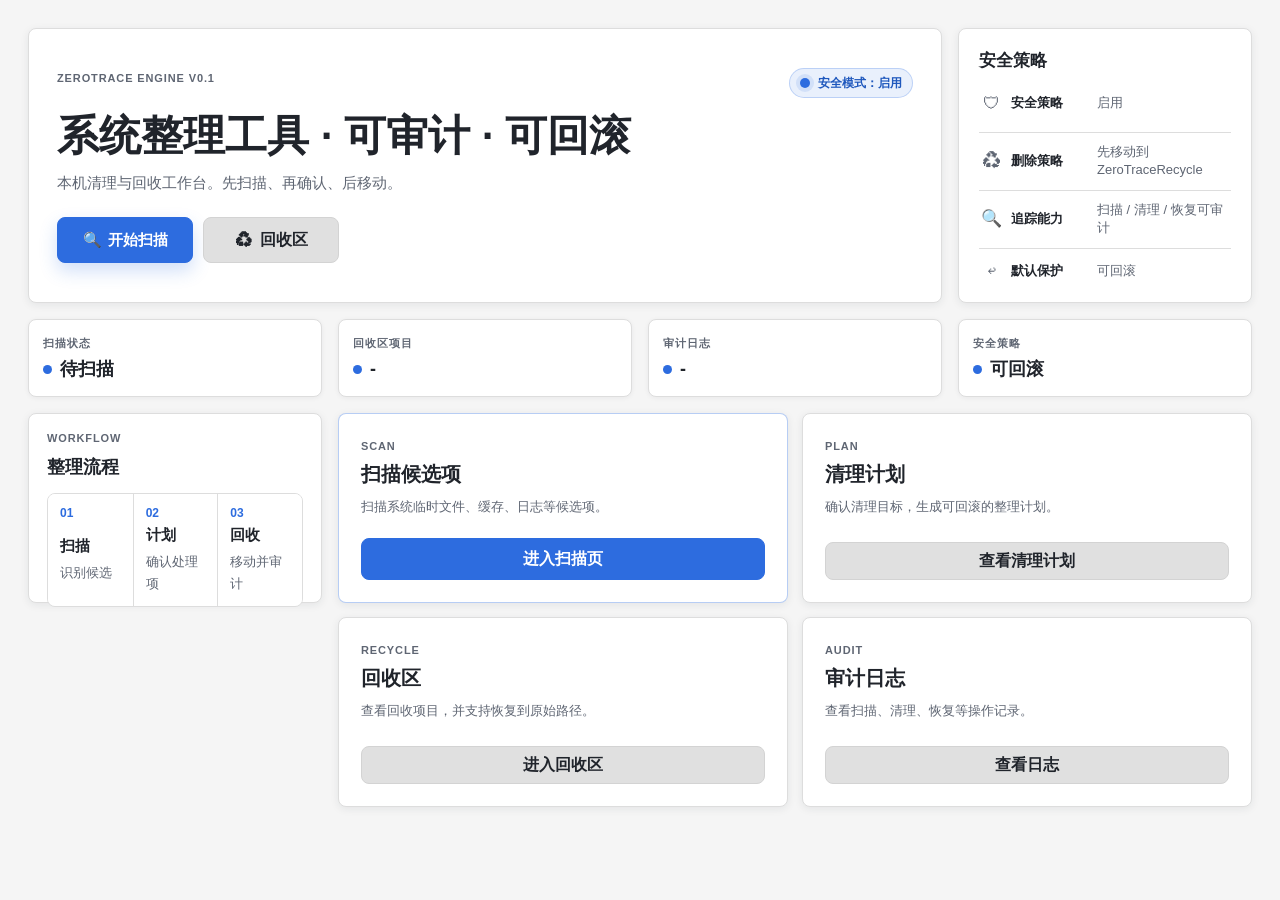
==== static/index.html @ 2d2f519b "Refactor services and consolidate i18n" ====
<!DOCTYPE html>
<html lang="zh-CN" class="i18n-pending">

<head>
  <meta charset="UTF-8" />
  <title>ZeroTrace Engine</title>
  <link rel="stylesheet" href="/static/css/style.css" />
</head>

<body>
  <main class="dashboard-page">
    <section class="dashboard-hero">
      <div class="dashboard-hero-main">
        <div class="hero-title-row">
          <p class="eyebrow">ZeroTrace Engine v0.1</p>
          <span class="safety-pill"><span class="status-dot"></span><span data-i18n="main.safetyMode">Safety Mode: Enabled</span></span>
        </div>
        <h1 data-i18n="main.intro">System Cleanup Tool · Auditable · Reversible</h1>
        <p class="page-desc" data-i18n="main.description">A local cleanup and recycle workspace. Scan first, confirm next, move last.</p>

        <div class="hero-actions">
          <button id="startScanButton" class="primary-button"><span class="button-icon">🔍</span><span data-i18n="common.buttons.startScan">Start Scan</span></button>
          <button id="openRecycleButton" class="ghost-button"><span class="button-icon">♻</span><span data-i18n="main.recycleCardTitle">Recycle Bin</span></button>
        </div>
      </div>

      <aside class="dashboard-safety">
        <h2 data-i18n="main.safetyStrategy">Safety Strategy</h2>
        <ul class="safety-list" data-i18n-aria-label="main.safetyStrategy">
          <li><span class="safety-icon">🛡</span><strong data-i18n="main.safetyStrategy">Safety Strategy</strong><span data-i18n="main.enabled">Enabled</span></li>
          <li><span class="safety-icon">♻</span><strong data-i18n="main.deletionPolicy">Deletion Policy</strong><span data-i18n="main.deletionPolicyValue">Move to ZeroTraceRecycle first</span></li>
          <li><span class="safety-icon">🔍</span><strong data-i18n="main.traceability">Traceability</strong><span data-i18n="main.traceabilityValue">Scan / clean / restore are auditable</span></li>
          <li><span class="safety-icon">↩</span><strong data-i18n="main.defaultProtection">Default Protection</strong><span data-i18n="main.reversible">Reversible</span></li>
        </ul>
      </aside>
    </section>

    <section class="summary-grid" data-i18n-aria-label="main.currentStatus">
      <article class="summary-card summary-card-primary">
        <span class="summary-label" data-i18n="main.scanStatus">Scan Status</span>
        <strong><span class="summary-dot"></span><span id="scanStatus" data-i18n="scan.status.idle">Not Scanned</span></strong>
      </article>
      <article class="summary-card">
        <span class="summary-label" data-i18n="main.recycleItems">Recycle Items</span>
        <strong><span class="summary-dot"></span><span id="recycleCount">-</span></strong>
      </article>
      <article class="summary-card">
        <span class="summary-label" data-i18n="main.auditLogs">Audit Logs</span>
        <strong><span class="summary-dot"></span><span id="logCount">-</span></strong>
      </article>
      <article class="summary-card">
        <span class="summary-label" data-i18n="main.safetyStrategy">Safety Strategy</span>
        <strong><span class="summary-dot"></span><span data-i18n="main.reversible">Reversible</span></strong>
      </article>
    </section>

    <section class="workspace-layout">
      <div class="workflow-panel">
        <div class="section-heading">
          <p class="eyebrow">Workflow</p>
          <h2 data-i18n="main.workflow">Cleanup Workflow</h2>
        </div>

        <div class="workflow-steps">
          <article>
            <span>01</span>
            <div>
              <h3 data-i18n="main.workflowScanTitle">Scan</h3>
              <p data-i18n="main.workflowScanDesc">Detect</p>
            </div>
          </article>
          <article>
            <span>02</span>
            <div>
              <h3 data-i18n="main.workflowPlanTitle">Plan</h3>
              <p data-i18n="main.workflowPlanDesc">Review</p>
            </div>
          </article>
          <article>
            <span>03</span>
            <div>
              <h3 data-i18n="main.workflowRecycleTitle">Recycle</h3>
              <p data-i18n="main.workflowRecycleDesc">Move</p>
            </div>
          </article>
        </div>
      </div>

      <div class="dashboard-grid" data-i18n-aria-label="main.featureEntries">
        <article class="dashboard-card dashboard-card-primary">
          <div>
            <span class="card-kicker">Scan</span>
            <h2 data-i18n="main.scanCardTitle">Scan Candidates</h2>
            <p data-i18n="main.scanCardDesc">Scan temporary files, caches, logs, and other candidates.</p>
          </div>
          <button id="openScanButton" class="primary-button" data-i18n="main.openScan">Open Scan</button>
        </article>

        <article class="dashboard-card">
          <div>
            <span class="card-kicker">Plan</span>
            <h2 data-i18n="main.cleanupCardTitle">Cleanup Plan</h2>
            <p data-i18n="main.cleanupCardDesc">Confirm cleanup targets and create a reversible plan.</p>
          </div>
          <button id="openCleanupButton" class="ghost-button" data-i18n="main.openCleanup">View Cleanup Plan</button>
        </article>

        <article class="dashboard-card">
          <div>
            <span class="card-kicker">Recycle</span>
            <h2 data-i18n="main.recycleCardTitle">Recycle Bin</h2>
            <p data-i18n="main.recycleCardDesc">Review recycled items and restore them to their original paths.</p>
          </div>
          <button id="openRecycleCardButton" class="ghost-button" data-i18n="main.openRecycle">Open Recycle Bin</button>
        </article>

        <article class="dashboard-card">
          <div>
            <span class="card-kicker">Audit</span>
            <h2 data-i18n="main.logsCardTitle">Audit Logs</h2>
            <p data-i18n="main.logsCardDesc">Review scan, cleanup, restore, and failure records.</p>
          </div>
          <button id="openLogsButton" class="ghost-button" data-i18n="main.openLogs">View Logs</button>
        </article>
      </div>
    </section>
  </main>

  <div id="dialogOverlay" class="dialog-overlay is-hidden" role="presentation">
    <div class="dialog-box" role="dialog" aria-modal="true" aria-labelledby="dialogTitle">
      <h2 id="dialogTitle">ZeroTraceEngine</h2>
      <div id="dialogMessage" class="dialog-message"></div>
      <div class="dialog-actions">
        <button id="dialogCancelButton" type="button" class="ghost" data-i18n="dialog.buttons.cancel">Cancel</button>
        <button id="dialogConfirmButton" type="button" class="primary-button" data-i18n="dialog.buttons.ok">OK</button>
      </div>
    </div>
  </div>

  <script type="module" src="/static/js/app.js"></script>
</body>

</html>
---- static/css/style.css ----
/* SPDX-License-Identifier: MIT */

:root {
  color-scheme: light;
  --bg: #f5f5f5;
  --panel-bg: #ffffff;
  --border-color: #dddddd;
  --line: #dddddd;
  --accent: #2d6cdf;
  --accent-hover: #1f58bd;
  --accent-soft: rgba(45, 108, 223, 0.1);
  --ink: #20242b;
  --muted: #5f6673;
  --danger: #c53030;
  --success: #2f855a;
  --warning: #b7791f;
  --shadow: 0 2px 8px rgba(31, 41, 55, 0.08);
  --control-height: 38px;
}

* {
  box-sizing: border-box;
}

html,
body {
  min-height: 100%;
}

html.i18n-pending body {
  visibility: hidden;
}

body {
  margin: 0;
  color: var(--ink);
  background: var(--bg);
  font-family: "Segoe UI", "Microsoft YaHei UI", "Microsoft YaHei", sans-serif;
}

button,
input,
select {
  font: inherit;
}

button {
  min-height: var(--control-height);
  padding: 6px 12px;
  border: 1px solid var(--line);
  border-radius: 8px;
  background: #ffffff;
  color: var(--ink);
  cursor: pointer;
  font-weight: 700;
  transition:
    background-color 120ms ease,
    border-color 120ms ease,
    box-shadow 120ms ease,
    transform 120ms ease;
}

button:hover,
button:focus-visible,
input:focus-visible,
select:focus-visible {
  outline: none;
  border-color: var(--accent);
}

button:hover {
  transform: translateY(-1px);
}

button:disabled {
  cursor: not-allowed;
  opacity: 0.5;
  transform: none;
}

input,
select {
  width: 100%;
  min-height: var(--control-height);
  padding: 6px 10px;
  border: 1px solid var(--line);
  border-radius: 8px;
  background: #ffffff;
  color: var(--ink);
}

h1,
h2,
h3,
p {
  margin-top: 0;
}

.is-hidden,
.dialog-overlay.is-hidden {
  display: none;
}

.primary-button {
  min-height: 42px;
  border-color: var(--accent);
  background: var(--accent);
  color: #ffffff;
}

.primary-button:hover,
.primary-button:focus-visible {
  border-color: var(--accent-hover);
  background: var(--accent-hover);
}

.ghost-button {
  border-color: #d3d3d3;
  background: #e0e0e0;
  color: var(--ink);
}

.ghost {
  background: transparent;
}

.nav-button {
  min-height: 34px;
  background: #eeeeee;
  border-color: #dddddd;
  color: var(--muted);
  font-size: 13px;
}

.danger-outline {
  min-height: 42px;
  border-color: rgba(197, 48, 48, 0.48);
  background: #ffffff;
  color: var(--danger);
}

.button-icon {
  display: inline-grid;
  place-items: center;
  width: 18px;
  height: 18px;
  flex: 0 0 auto;
  font-size: 15px;
  line-height: 1;
}

.eyebrow,
.summary-label,
.card-kicker,
.section-heading .eyebrow {
  color: var(--muted);
  font-size: 11px;
  font-weight: 700;
  letter-spacing: 0.08em;
  text-transform: uppercase;
}

.page-desc,
.muted,
.hint-text {
  color: var(--muted);
}

/* Dialog */
.dialog-overlay {
  position: fixed;
  inset: 0;
  z-index: 1000;
  display: grid;
  place-items: center;
  padding: 24px;
  background: rgba(32, 29, 24, 0.34);
  backdrop-filter: blur(4px);
}

.dialog-box {
  width: min(480px, 100%);
  padding: 20px;
  border: 1px solid var(--line);
  border-radius: 12px;
  background: #ffffff;
  box-shadow: 0 18px 44px rgba(31, 41, 55, 0.22);
}

.dialog-box h2 {
  margin: 0;
  font-size: 22px;
  line-height: 1.2;
}

.dialog-message {
  margin-top: 16px;
  color: var(--ink);
  line-height: 1.7;
  white-space: pre-wrap;
  overflow-wrap: anywhere;
}

.dialog-actions {
  display: grid;
  grid-template-columns: repeat(2, minmax(0, 1fr));
  gap: 10px;
  margin-top: 20px;
}

/* Shared App Pages */
.dashboard-page,
.scan-page,
.recycle-page,
.cleanup-page,
.logs-page {
  width: min(1440px, 100%);
  margin: 0 auto;
  padding: 28px;
}

.page-header {
  min-height: 156px;
  display: flex;
  justify-content: space-between;
  gap: 24px;
  align-items: start;
  margin-bottom: 20px;
  padding: 24px 28px;
  border: 1px solid var(--border-color);
  border-radius: 8px;
  background: var(--panel-bg);
  box-shadow: var(--shadow);
}

.page-header h1 {
  margin: 0;
  font-size: clamp(28px, 3vw, 38px);
  line-height: 1.12;
  letter-spacing: 0;
}

.page-desc {
  max-width: 680px;
  margin: 12px 0 0;
  font-size: 15px;
  line-height: 1.55;
}

.header-actions,
.toolbar-right {
  display: grid;
  grid-template-columns: repeat(3, 144px);
  justify-content: end;
  align-items: center;
  gap: 10px;
}

.cleanup-page .header-actions {
  grid-template-columns: 132px 144px 132px 156px;
}

.header-actions button,
.toolbar-right button {
  display: inline-flex;
  align-items: center;
  justify-content: center;
  gap: 7px;
  width: 100%;
  min-width: 0;
  line-height: 1;
  white-space: nowrap;
}

.header-actions .primary-button {
  min-height: 46px;
  padding-inline: 22px;
  font-size: 15px;
  box-shadow: 0 8px 18px rgba(45, 108, 223, 0.22);
}

.summary-grid {
  display: grid;
  gap: 16px;
  margin-bottom: 16px;
}

.dashboard-page .summary-grid,
.recycle-page .summary-grid {
  grid-template-columns: repeat(4, minmax(0, 1fr));
}

.scan-page .summary-grid,
.cleanup-page .summary-grid,
.logs-page .summary-grid {
  grid-template-columns: repeat(5, minmax(0, 1fr));
}

.summary-card {
  min-height: 78px;
  display: grid;
  align-content: center;
  gap: 8px;
  padding: 12px 14px;
  border: 1px solid var(--border-color);
  border-radius: 8px;
  background: var(--panel-bg);
  box-shadow: 0 1px 5px rgba(31, 41, 55, 0.06);
}

.summary-card strong {
  display: inline-flex;
  align-items: center;
  gap: 8px;
  font-size: 18px;
  line-height: 1.2;
}

.summary-card strong::before,
.summary-dot {
  content: "";
  width: 9px;
  height: 9px;
  flex: 0 0 auto;
  border-radius: 50%;
  background: var(--accent);
}

.dashboard-page .summary-card strong::before {
  display: none;
}

.toolbar-panel,
.table-panel,
.panel-card,
.dashboard-hero-main,
.dashboard-safety,
.workflow-panel,
.dashboard-card {
  border: 1px solid var(--border-color);
  border-radius: 8px;
  background: var(--panel-bg);
  box-shadow: var(--shadow);
}

.toolbar-panel {
  display: grid;
  grid-template-columns: minmax(0, 1fr) auto;
  align-items: end;
  gap: 16px;
  padding: 16px;
  margin-bottom: 16px;
}

.toolbar-left {
  display: grid;
  grid-template-columns: repeat(3, minmax(150px, 1fr));
  gap: 12px;
  max-width: 620px;
}

.logs-page .toolbar-left {
  grid-template-columns: repeat(4, minmax(140px, 1fr));
  max-width: 860px;
}

.recycle-page .toolbar-left {
  grid-template-columns: minmax(180px, 240px);
}

.toolbar-panel label {
  display: grid;
  grid-template-columns: 1fr;
  gap: 6px;
  color: var(--muted);
  font-size: 13px;
  font-weight: 700;
  line-height: 1.2;
  white-space: nowrap;
}

.content-grid {
  display: grid;
  grid-template-columns: repeat(2, minmax(0, 1fr));
  gap: 16px;
  margin-bottom: 16px;
}

.panel-card {
  padding: 18px;
}

.panel-card h2 {
  margin: 4px 0 12px;
  font-size: 20px;
}

.check-list,
.confirm-check {
  display: grid;
  gap: 10px;
  color: var(--ink);
  font-size: 13px;
}

.check-list label,
.confirm-check {
  display: flex;
  align-items: center;
  gap: 8px;
}

.check-list input,
.confirm-check input {
  width: auto;
  min-height: 0;
}

.confirm-check {
  gap: 10px;
  font-size: 15px;
  font-weight: 700;
}

.confirm-check input {
  width: 18px;
  height: 18px;
  flex: 0 0 auto;
  accent-color: var(--accent);
}

.hint-text,
.muted {
  margin: 0 0 12px;
  font-size: 13px;
  line-height: 1.55;
}

/* Tables */
.table-header {
  display: flex;
  justify-content: space-between;
  gap: 16px;
  align-items: end;
  padding: 18px 20px;
  border-bottom: 1px solid var(--border-color);
}

.table-header h2 {
  margin: 0;
  font-size: 20px;
}

.table-header p {
  margin: 6px 0 0;
  color: var(--muted);
  font-size: 13px;
}

.scan-table-wrap {
  overflow: auto;
  max-height: calc(100vh - 330px);
}

.scan-table {
  width: 100%;
  border-collapse: collapse;
  table-layout: fixed;
  font-size: 13px;
}

.scan-table .col-check {
  width: 56px;
}

.scan-table .col-path {
  width: auto;
}

.scan-table .col-size {
  width: 110px;
}

.scan-table .col-category {
  width: 132px;
}

.scan-table .col-source {
  width: 160px;
}

.scan-table .col-time {
  width: 176px;
}

.scan-table .col-risk,
.logs-page .scan-table .col-action,
.logs-page .scan-table .col-result {
  width: 96px;
}

.cleanup-page .scan-table .col-action {
  width: 128px;
}

.recycle-page .scan-table .col-original-path {
  width: auto;
}

.recycle-page .scan-table .col-recycle-path,
.logs-page .scan-table .col-detail {
  width: 24%;
}

.scan-table th,
.scan-table td {
  padding: 10px 12px;
  border-bottom: 1px solid var(--border-color);
  text-align: left;
  vertical-align: middle;
}

.scan-table th {
  position: sticky;
  top: 0;
  z-index: 1;
  background: #f8f9fb;
  color: var(--muted);
  font-size: 11px;
  font-weight: 700;
  letter-spacing: 0.04em;
  text-transform: uppercase;
  white-space: nowrap;
}

.scan-table td {
  background: #ffffff;
}

.scan-table tbody tr:hover td {
  background: rgba(45, 108, 223, 0.04);
}

.path-cell,
.detail-cell {
  max-width: 720px;
  overflow: hidden;
  text-overflow: ellipsis;
  white-space: nowrap;
  font-family: ui-monospace, SFMono-Regular, Menlo, Consolas, monospace;
}

.path-input-cell {
  min-width: 0;
}

.path-readonly-input {
  box-sizing: border-box;
  width: 100%;
  min-width: 0;
  padding: 6px 8px;
  border: 1px solid var(--border-color);
  border-radius: 6px;
  background: #f8f9fb;
  color: var(--ink);
  font: 12px ui-monospace, SFMono-Regular, Menlo, Consolas, monospace;
  white-space: nowrap;
}

.path-readonly-input:focus {
  border-color: rgba(45, 108, 223, 0.45);
  background: #ffffff;
  outline: 2px solid rgba(45, 108, 223, 0.14);
}

.empty-cell,
.empty-row td {
  padding: 24px;
  color: var(--muted);
  text-align: center;
}

.risk-badge {
  display: inline-flex;
  align-items: center;
  justify-content: center;
  gap: 6px;
  min-width: 48px;
  padding: 3px 8px;
  border: 1px solid var(--border-color);
  border-radius: 999px;
  font-size: 12px;
}

.risk-dot {
  width: 8px;
  height: 8px;
  border-radius: 50%;
  background: currentColor;
}

.risk-low,
.result-success {
  color: var(--success);
}

.risk-medium,
.result-skipped {
  color: var(--warning);
}

.risk-high,
.result-failed {
  color: var(--danger);
}

.status-running::after {
  content: "...";
  display: inline-block;
  width: 0;
  overflow: hidden;
  vertical-align: bottom;
  animation: status-dots 1s steps(4, end) infinite;
}

.status-success {
  color: var(--success);
}

.status-error {
  color: var(--danger);
}

.status-emptySelection {
  color: var(--warning);
}

@keyframes status-dots {
  100% {
    width: 1.1em;
  }
}

/* Dashboard */
.dashboard-hero {
  display: grid;
  grid-template-columns: repeat(4, minmax(0, 1fr));
  gap: 16px;
  align-items: stretch;
  margin-bottom: 16px;
}

.dashboard-hero-main {
  grid-column: span 3;
  min-height: 236px;
  display: grid;
  align-content: center;
  padding: 28px;
}

.hero-title-row {
  display: flex;
  align-items: center;
  justify-content: space-between;
  gap: 16px;
  margin-bottom: 14px;
}

.safety-pill {
  display: inline-flex;
  align-items: center;
  gap: 8px;
  min-height: 30px;
  padding: 5px 10px;
  border: 1px solid rgba(45, 108, 223, 0.24);
  border-radius: 999px;
  background: var(--accent-soft);
  color: var(--accent-hover);
  font-size: 12px;
  font-weight: 700;
  white-space: nowrap;
}

.status-dot {
  width: 10px;
  height: 10px;
  border-radius: 50%;
  background: var(--accent);
  box-shadow: 0 0 0 4px rgba(45, 108, 223, 0.12);
}

.dashboard-hero-main h1 {
  max-width: 760px;
  margin: 0;
  font-size: clamp(28px, 3.4vw, 42px);
  line-height: 1.12;
  letter-spacing: 0;
}

.dashboard-hero-main .page-desc {
  max-width: 720px;
}

.hero-actions {
  display: flex;
  flex-wrap: wrap;
  gap: 10px;
  margin-top: 22px;
}

.hero-actions button {
  display: inline-flex;
  align-items: center;
  justify-content: center;
  gap: 7px;
  width: auto;
  min-width: 136px;
  padding-inline: 22px;
  line-height: 1;
}

.hero-actions .primary-button {
  min-height: 46px;
  font-size: 15px;
  box-shadow: 0 8px 18px rgba(45, 108, 223, 0.22);
}

.dashboard-safety {
  display: grid;
  align-content: start;
  gap: 14px;
  padding: 20px;
}

.dashboard-safety h2 {
  margin: 0;
  font-size: 17px;
}

.safety-list {
  list-style: none;
  display: grid;
  gap: 12px;
  margin: 0;
  padding: 0;
}

.safety-list li {
  display: grid;
  grid-template-columns: 24px 78px minmax(0, 1fr);
  gap: 8px;
  align-items: center;
  min-height: 34px;
  padding-top: 10px;
  border-top: 1px solid var(--line);
  color: var(--muted);
  font-size: 13px;
  line-height: 1.35;
}

.safety-list li:first-child {
  padding-top: 0;
  border-top: none;
}

.safety-icon {
  width: 24px;
  text-align: center;
  font-size: 17px;
  line-height: 1;
}

.safety-list strong {
  color: var(--ink);
  font-size: 13px;
}

.workspace-layout {
  display: grid;
  grid-template-columns: repeat(4, minmax(0, 1fr));
  gap: 16px;
  align-items: start;
}

.workflow-panel {
  grid-column: span 1;
  position: sticky;
  top: 24px;
  height: 190px;
  padding: 18px;
}

.dashboard-grid {
  grid-column: span 3;
  display: grid;
  grid-template-columns: repeat(2, minmax(260px, 1fr));
  gap: 14px;
}

.section-heading h2 {
  margin: 4px 0 0;
  font-size: 18px;
}

.workflow-steps {
  display: grid;
  grid-template-columns: repeat(3, minmax(0, 1fr));
  gap: 0;
  margin-top: 14px;
  border: 1px solid var(--line);
  border-radius: 8px;
  overflow: hidden;
}

.workflow-steps article {
  display: grid;
  grid-template-columns: 1fr;
  gap: 6px;
  min-height: 86px;
  padding: 12px;
  background: #ffffff;
}

.workflow-steps article + article {
  border-left: 1px solid var(--line);
}

.workflow-steps span {
  color: var(--accent);
  font-size: 12px;
  font-weight: 800;
}

.workflow-steps h3 {
  margin: 0;
  font-size: 15px;
}

.workflow-steps p {
  margin: 6px 0 0;
  color: var(--muted);
  font-size: 13px;
  line-height: 1.65;
}

.dashboard-card {
  min-height: 190px;
  display: grid;
  align-content: space-between;
  gap: 20px;
  padding: 22px;
}

.dashboard-card-primary {
  border-color: rgba(45, 108, 223, 0.34);
}

.dashboard-card h2 {
  margin: 7px 0 0;
  font-size: 20px;
}

.dashboard-card p {
  margin: 8px 0 0;
  color: var(--muted);
  font-size: 13px;
  line-height: 1.65;
}

.dashboard-card button {
  width: 100%;
}

/* Responsive */
@media (max-width: 1100px) {
  .dashboard-hero,
  .workspace-layout {
    grid-template-columns: 1fr;
  }

  .dashboard-hero-main,
  .workflow-panel,
  .dashboard-grid {
    grid-column: auto;
  }

  .workflow-panel {
    position: static;
  }
}

@media (max-width: 900px) {
  .page-header,
  .toolbar-panel {
    display: grid;
    grid-template-columns: 1fr;
  }

  .header-actions,
  .toolbar-right {
    grid-template-columns: 1fr;
    justify-content: stretch;
  }

  .cleanup-page .header-actions {
    grid-template-columns: 1fr;
  }

  .toolbar-left,
  .logs-page .toolbar-left,
  .recycle-page .toolbar-left {
    max-width: none;
    grid-template-columns: 1fr;
  }

  .summary-grid,
  .dashboard-grid,
  .content-grid,
  .workflow-steps {
    grid-template-columns: 1fr !important;
  }
}

@media (max-width: 560px) {
  .dashboard-page,
  .scan-page,
  .recycle-page,
  .cleanup-page,
  .logs-page {
    padding: 16px;
  }

  .dashboard-hero-main,
  .dashboard-safety,
  .workflow-panel,
  .dashboard-card,
  .summary-card,
  .page-header,
  .toolbar-panel,
  .panel-card {
    padding: 16px;
  }

  .hero-actions {
    display: grid;
  }

  .hero-actions button {
    width: 100%;
  }
}
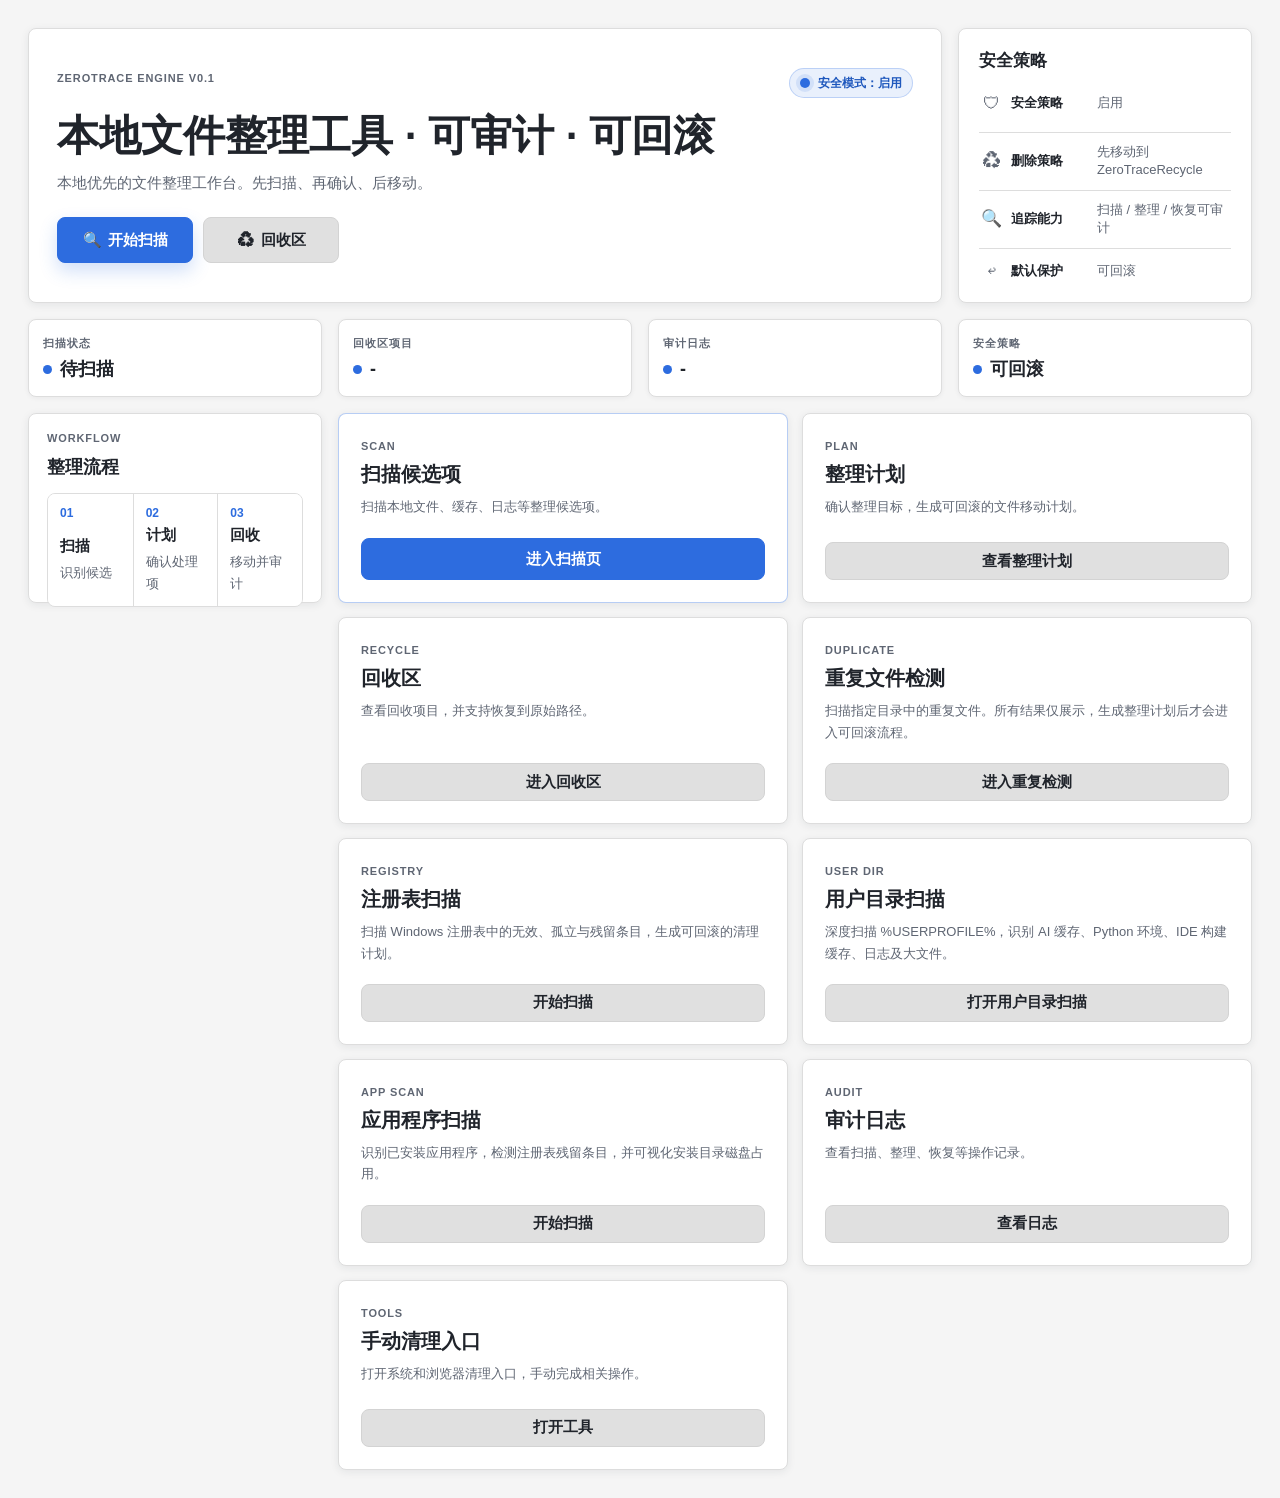
==== commit 460bf29b: "Consolidate scan dashboards and services" ====
--- a/static/index.html
+++ b/static/index.html
@@ -15,8 +15,8 @@
           <p class="eyebrow">ZeroTrace Engine v0.1</p>
           <span class="safety-pill"><span class="status-dot"></span><span data-i18n="main.safetyMode">Safety Mode: Enabled</span></span>
         </div>
-        <h1 data-i18n="main.intro">System Cleanup Tool · Auditable · Reversible</h1>
-        <p class="page-desc" data-i18n="main.description">A local cleanup and recycle workspace. Scan first, confirm next, move last.</p>
+        <h1 data-i18n="main.intro">Local File Organizer · Auditable · Reversible</h1>
+        <p class="page-desc" data-i18n="main.description">A local-first file organization workspace. Scan first, confirm next, move last.</p>
 
         <div class="hero-actions">
           <button id="startScanButton" class="primary-button"><span class="button-icon">🔍</span><span data-i18n="common.buttons.startScan">Start Scan</span></button>
@@ -58,7 +58,7 @@
       <div class="workflow-panel">
         <div class="section-heading">
           <p class="eyebrow">Workflow</p>
-          <h2 data-i18n="main.workflow">Cleanup Workflow</h2>
+          <h2 data-i18n="main.workflow">Organizing Workflow</h2>
         </div>
 
         <div class="workflow-steps">
@@ -116,11 +116,56 @@
 
         <article class="dashboard-card">
           <div>
+            <span class="card-kicker">Duplicate</span>
+            <h2 data-i18n="duplicates.title">Duplicate Scan</h2>
+            <p data-i18n="duplicates.description">Scan folders for duplicate files. Results are displayed only until you generate a reversible organizing plan.</p>
+          </div>
+          <button id="openDuplicatesButton" class="ghost-button" data-i18n="main.openDuplicates">Open Duplicate Scan</button>
+        </article>
+
+        <article class="dashboard-card">
+          <div>
+            <span class="card-kicker">Registry</span>
+            <h2 data-i18n="registry.title">Registry Scan</h2>
+            <p data-i18n="registry.description">Scan the Windows registry for invalid, orphaned, and residual entries.</p>
+          </div>
+          <button id="openRegistryButton" class="ghost-button" data-i18n="registry.buttons.startScan">Open Registry Scan</button>
+        </article>
+
+        <article class="dashboard-card">
+          <div>
+            <span class="card-kicker">User Dir</span>
+            <h2 data-i18n="main.userdirCardTitle">User Directory Scan</h2>
+            <p data-i18n="main.userdirCardDesc">Deep-scan %USERPROFILE% to identify AI cache, Python env, IDE build cache, logs, and large files.</p>
+          </div>
+          <button id="openUserdirButton" class="ghost-button" data-i18n="main.openUserdir">Open User Directory Scan</button>
+        </article>
+
+        <article class="dashboard-card">
+          <div>
+            <span class="card-kicker">App Scan</span>
+            <h2 data-i18n="appscan.title">Application Scan</h2>
+            <p data-i18n="appscan.description">Identify installed applications, detect residual registry entries, and visualize disk usage by install directory.</p>
+          </div>
+          <button id="openAppscanButton" class="ghost-button" data-i18n="appscan.buttons.startScan">Open App Scan</button>
+        </article>
+
+        <article class="dashboard-card">
+          <div>
             <span class="card-kicker">Audit</span>
             <h2 data-i18n="main.logsCardTitle">Audit Logs</h2>
-            <p data-i18n="main.logsCardDesc">Review scan, cleanup, restore, and failure records.</p>
+            <p data-i18n="main.logsCardDesc">Review scan, organize, restore, and failure records.</p>
           </div>
           <button id="openLogsButton" class="ghost-button" data-i18n="main.openLogs">View Logs</button>
+        </article>
+
+        <article class="dashboard-card">
+          <div>
+            <span class="card-kicker" data-i18n="tools.cardKicker">Tools</span>
+            <h2 data-i18n="main.toolsCardTitle">Manual Tools</h2>
+            <p data-i18n="main.toolsCardDesc">Open system and browser cleanup entries for manual operation.</p>
+          </div>
+          <button id="openToolsButton" class="ghost-button" data-i18n="main.openTools">Open Tools</button>
         </article>
       </div>
     </section>
--- a/static/css/style.css
+++ b/static/css/style.css
@@ -16,6 +16,9 @@
   --warning: #b7791f;
   --shadow: 0 2px 8px rgba(31, 41, 55, 0.08);
   --control-height: 38px;
+  --button-font-size: 15px;
+  --font-sans: "Microsoft YaHei UI", "Microsoft YaHei", "Segoe UI", sans-serif;
+  --font-mono: "Consolas", "JetBrains Mono", ui-monospace, SFMono-Regular, Menlo, monospace;
 }
 
 * {
@@ -35,12 +38,13 @@
   margin: 0;
   color: var(--ink);
   background: var(--bg);
-  font-family: "Segoe UI", "Microsoft YaHei UI", "Microsoft YaHei", sans-serif;
+  font-family: var(--font-sans);
 }
 
 button,
 input,
-select {
+select,
+.tool-link-button {
   font: inherit;
 }
 
@@ -52,6 +56,7 @@
   background: #ffffff;
   color: var(--ink);
   cursor: pointer;
+  font-size: var(--button-font-size);
   font-weight: 700;
   transition:
     background-color 120ms ease,
@@ -98,7 +103,7 @@
 
 .is-hidden,
 .dialog-overlay.is-hidden {
-  display: none;
+  display: none !important;
 }
 
 .primary-button {
@@ -120,6 +125,19 @@
   color: var(--ink);
 }
 
+.danger-button {
+  min-height: 42px;
+  border-color: var(--danger);
+  background: var(--danger);
+  color: #ffffff;
+}
+
+.danger-button:hover,
+.danger-button:focus-visible {
+  border-color: #9b2c2c;
+  background: #9b2c2c;
+}
+
 .ghost {
   background: transparent;
 }
@@ -129,7 +147,6 @@
   background: #eeeeee;
   border-color: #dddddd;
   color: var(--muted);
-  font-size: 13px;
 }
 
 .danger-outline {
@@ -202,21 +219,54 @@
 }
 
 .dialog-actions {
-  display: grid;
-  grid-template-columns: repeat(2, minmax(0, 1fr));
+  display: flex;
+  justify-content: flex-end;
   gap: 10px;
   margin-top: 20px;
+}
+
+.dialog-actions button {
+  min-width: 104px;
+  padding-inline: 18px;
 }
 
 /* Shared App Pages */
 .dashboard-page,
 .scan-page,
+.duplicates-page,
 .recycle-page,
 .cleanup-page,
-.logs-page {
+.tools-page,
+.logs-page,
+.registry-page {
   width: min(1440px, 100%);
   margin: 0 auto;
   padding: 28px;
+}
+
+.tool-link-button {
+  min-height: var(--control-height);
+  padding: 6px 12px;
+  border: 1px solid var(--line);
+  border-radius: 8px;
+  color: var(--ink);
+  cursor: pointer;
+  font-size: var(--button-font-size);
+  font-weight: 700;
+  text-align: center;
+  text-decoration: none;
+  transition:
+    background-color 120ms ease,
+    border-color 120ms ease,
+    box-shadow 120ms ease,
+    transform 120ms ease;
+}
+
+.tool-link-button:hover,
+.tool-link-button:focus-visible {
+  outline: none;
+  border-color: var(--accent);
+  transform: translateY(-1px);
 }
 
 .page-header {
@@ -256,8 +306,22 @@
   gap: 10px;
 }
 
+.tools-page .header-actions {
+  grid-template-columns: 144px;
+  margin-left: auto;
+}
+
+.duplicates-page .header-actions {
+  margin-left: auto;
+  justify-content: end;
+}
+
 .cleanup-page .header-actions {
   grid-template-columns: 132px 144px 132px 156px;
+}
+
+.recycle-page .toolbar-right {
+  grid-template-columns: 88px 88px 120px 144px;
 }
 
 .header-actions button,
@@ -275,7 +339,6 @@
 .header-actions .primary-button {
   min-height: 46px;
   padding-inline: 22px;
-  font-size: 15px;
   box-shadow: 0 8px 18px rgba(45, 108, 223, 0.22);
 }
 
@@ -283,6 +346,48 @@
   display: grid;
   gap: 16px;
   margin-bottom: 16px;
+}
+
+.scanner-report-panel {
+  margin-bottom: 20px;
+  padding: 20px 24px;
+  border: 1px solid var(--border-color);
+  border-radius: 8px;
+  background: var(--panel-bg);
+  box-shadow: var(--shadow);
+}
+
+.scanner-report-list {
+  display: grid;
+  gap: 10px;
+}
+
+.scanner-report-item {
+  display: grid;
+  grid-template-columns: minmax(180px, 260px) minmax(0, 1fr);
+  align-items: center;
+  gap: 12px;
+  padding: 10px;
+  border: 1px solid var(--line);
+  border-radius: 8px;
+  background: #fafafa;
+}
+
+.scanner-report-item div {
+  display: grid;
+  gap: 4px;
+}
+
+.scanner-report-item span,
+.scanner-report-error {
+  margin: 0;
+  color: var(--muted);
+  font-size: 13px;
+}
+
+.scanner-report-error {
+  grid-column: 1 / -1;
+  color: var(--danger);
 }
 
 .dashboard-page .summary-grid,
@@ -291,6 +396,7 @@
 }
 
 .scan-page .summary-grid,
+.duplicates-page .summary-grid,
 .cleanup-page .summary-grid,
 .logs-page .summary-grid {
   grid-template-columns: repeat(5, minmax(0, 1fr));
@@ -359,6 +465,12 @@
   max-width: 620px;
 }
 
+.duplicates-page .toolbar-left {
+  grid-template-columns: repeat(3, 1fr);
+  width: 680px;
+  max-width: 100%;
+}
+
 .logs-page .toolbar-left {
   grid-template-columns: repeat(4, minmax(140px, 1fr));
   max-width: 860px;
@@ -497,6 +609,67 @@
 .logs-page .scan-table .col-action,
 .logs-page .scan-table .col-result {
   width: 96px;
+}
+
+.duplicate-root-table .col-path {
+  width: auto;
+}
+
+.duplicate-root-table .col-status {
+  width: 120px;
+}
+
+.duplicate-root-table .col-action {
+  width: 84px;
+  text-align: left;
+}
+
+.duplicate-root-table th.col-action {
+  padding-left: 0;
+}
+
+.duplicate-root-table td.col-action {
+  padding-left: 0;
+  padding-right: 16px;
+}
+
+.duplicate-root-table .col-action button,
+.duplicate-input-panel #addDuplicateRootButton {
+  width: 68px;
+  min-width: 68px;
+  min-height: var(--control-height);
+  padding: 6px 10px;
+  line-height: 1;
+}
+
+.duplicate-file-table .col-check {
+  width: 52px;
+}
+
+.duplicate-file-table .col-path {
+  width: auto;
+}
+
+.duplicate-file-table .col-size {
+  width: 104px;
+}
+
+.duplicate-file-table .col-time {
+  width: 190px;
+}
+
+.duplicate-file-table .col-source {
+  width: 190px;
+}
+
+.duplicate-file-table .col-risk {
+  width: 76px;
+}
+
+.duplicate-file-table .col-size,
+.duplicate-file-table .col-time,
+.duplicate-file-table .col-risk {
+  white-space: nowrap;
 }
 
 .cleanup-page .scan-table .col-action {
@@ -547,7 +720,7 @@
   overflow: hidden;
   text-overflow: ellipsis;
   white-space: nowrap;
-  font-family: ui-monospace, SFMono-Regular, Menlo, Consolas, monospace;
+  font-family: var(--font-mono);
 }
 
 .path-input-cell {
@@ -563,7 +736,7 @@
   border-radius: 6px;
   background: #f8f9fb;
   color: var(--ink);
-  font: 12px ui-monospace, SFMono-Regular, Menlo, Consolas, monospace;
+  font: 12px var(--font-mono);
   white-space: nowrap;
 }
 
@@ -571,6 +744,22 @@
   border-color: rgba(45, 108, 223, 0.45);
   background: #ffffff;
   outline: 2px solid rgba(45, 108, 223, 0.14);
+}
+
+.source-readonly-input {
+  box-sizing: border-box;
+  width: 100%;
+  min-width: 0;
+  min-height: 0;
+  height: 18px;
+  padding: 1px 8px;
+  border: 1px solid var(--border-color);
+  border-radius: 5px;
+  background: #f8f9fb;
+  color: var(--ink);
+  font: 12px var(--font-mono);
+  line-height: 14px;
+  white-space: nowrap;
 }
 
 .empty-cell,
@@ -721,7 +910,6 @@
 
 .hero-actions .primary-button {
   min-height: 46px;
-  font-size: 15px;
   box-shadow: 0 8px 18px rgba(45, 108, 223, 0.22);
 }
 
@@ -797,6 +985,889 @@
   gap: 14px;
 }
 
+.tools-grid {
+  display: grid;
+  grid-template-columns: minmax(280px, 0.82fr) minmax(360px, 1.18fr);
+  gap: 16px;
+  align-items: start;
+  margin-bottom: 16px;
+}
+
+.tools-grid > .panel-card:first-child {
+  grid-row: 1 / span 2;
+}
+
+.tools-grid > .panel-card:nth-child(2),
+.tools-grid > .panel-card:nth-child(3) {
+  grid-column: 2;
+}
+
+.tools-page .panel-card {
+  min-height: 0;
+}
+
+.tools-page .panel-card h2 {
+  margin-bottom: 8px;
+}
+
+.tools-actions,
+.tool-list {
+  display: grid;
+  gap: 10px;
+  margin-top: 16px;
+}
+
+.duplicate-input-panel,
+.duplicate-filter-panel {
+  align-items: end;
+}
+
+.duplicate-filter-panel {
+  grid-template-columns: minmax(0, 1fr) auto;
+}
+
+.duplicate-filter-panel .toolbar-left {
+  align-self: end;
+  gap: 16px 28px;
+}
+
+.duplicate-filter-panel .toolbar-left label {
+  grid-template-columns: max-content minmax(0, 1fr);
+  align-items: center;
+  gap: 14px;
+  white-space: nowrap;
+}
+
+.duplicate-filter-panel .toolbar-left label > span {
+  min-width: 0;
+  text-align: left;
+}
+
+.duplicate-strategy-row .toolbar-left {
+  grid-template-columns: repeat(3, 1fr);
+  gap: 16px 28px;
+  width: 680px;
+  max-width: 100%;
+  justify-content: start;
+  justify-self: start;
+}
+
+.duplicate-strategy-row .toolbar-left label:nth-child(2) {
+  grid-column: 2 / 4;
+}
+
+.duplicate-direct-actions {
+  display: grid;
+  grid-template-columns: repeat(2, 132px);
+  gap: 10px;
+  align-self: end;
+  justify-self: end;
+}
+
+.duplicate-strategy-row button {
+  width: 100%;
+  min-width: 0;
+  white-space: nowrap;
+}
+
+.duplicate-strategy-row {
+  grid-column: 1 / -1;
+  display: grid;
+  grid-template-columns: minmax(0, 1fr) 132px 132px 180px;
+  gap: 12px;
+  justify-content: stretch;
+  align-items: center;
+}
+
+.duplicate-strategy-group {
+  display: flex;
+  flex-wrap: nowrap;
+  align-items: center;
+  gap: 28px;
+  min-height: var(--control-height);
+  padding: 0 2px;
+  background: #ffffff;
+  overflow: hidden;
+}
+
+.toolbar-panel .duplicate-strategy-option {
+  display: flex;
+  grid-template-columns: none;
+  align-items: center;
+  gap: 6px;
+  min-height: 28px;
+  padding: 0;
+  color: var(--ink);
+  font-size: 13px;
+  font-weight: 800;
+  line-height: 1.2;
+  white-space: nowrap;
+  cursor: pointer;
+}
+
+.toolbar-panel .duplicate-strategy-option input {
+  width: 15px;
+  min-height: 0;
+  height: 15px;
+  margin: 0;
+  flex: 0 0 auto;
+  accent-color: var(--accent);
+}
+
+.duplicate-strategy-option:has(input:checked) {
+  color: var(--accent-hover);
+}
+
+.duplicate-strategy-option:hover,
+.duplicate-strategy-option:focus-within {
+  color: var(--accent-hover);
+}
+
+.duplicate-strategy-option:has(input:disabled) {
+  cursor: not-allowed;
+  opacity: 0.5;
+}
+
+.duplicate-strategy-option:has(input:disabled):hover {
+  color: var(--muted);
+}
+
+.duplicate-lifecycle-panel {
+  display: grid;
+  grid-template-columns: minmax(230px, 0.8fr) minmax(420px, 1.65fr) minmax(340px, 0.95fr);
+  align-items: center;
+  column-gap: 22px;
+  row-gap: 16px;
+  margin-bottom: 16px;
+  padding: 16px;
+  border: 1px solid var(--border-color);
+  border-radius: 8px;
+  background: var(--panel-bg);
+  box-shadow: var(--shadow);
+}
+
+.duplicate-lifecycle-panel strong {
+  display: block;
+  margin-top: 6px;
+  font-size: 18px;
+}
+
+.duplicate-lifecycle-status {
+  min-width: 0;
+}
+
+.duplicate-lifecycle-status p {
+  margin: 6px 0 0;
+  color: var(--muted);
+  font-size: 12px;
+  line-height: 1.45;
+}
+
+.duplicate-current-file-row {
+  display: flex;
+  align-items: center;
+  gap: 4px;
+  max-width: 100%;
+  overflow: hidden;
+  white-space: nowrap;
+}
+
+.duplicate-current-file-row > span {
+  flex: 0 0 auto;
+}
+
+.duplicate-lifecycle-status p b {
+  min-width: 0;
+  color: var(--ink);
+  font-weight: 800;
+  overflow: hidden;
+  text-overflow: ellipsis;
+  white-space: nowrap;
+}
+
+.copy-mini-button {
+  flex: 0 0 auto;
+  width: auto;
+  min-width: 28px;
+  min-height: 20px;
+  padding: 1px 5px;
+  border-radius: 6px;
+  color: var(--muted);
+  font-size: 11px;
+  font-weight: 800;
+  line-height: 1;
+  transform: none;
+}
+
+.copy-mini-button:hover {
+  transform: none;
+}
+
+.duplicate-lifecycle-main {
+  display: grid;
+  gap: 12px;
+  min-width: 0;
+}
+
+.duplicate-stage-track {
+  display: grid;
+  grid-template-columns: repeat(4, minmax(0, 1fr));
+  overflow: hidden;
+  border: 1px solid var(--line);
+  border-radius: 8px;
+}
+
+.duplicate-stage {
+  min-height: 38px;
+  display: grid;
+  place-items: center;
+  padding: 6px 8px;
+  background: #ffffff;
+  color: var(--muted);
+  font-size: 12px;
+  font-weight: 800;
+  text-align: center;
+}
+
+.duplicate-stage + .duplicate-stage {
+  border-left: 1px solid var(--line);
+}
+
+.duplicate-stage.is-active {
+  background: var(--accent-soft);
+  color: var(--accent-hover);
+}
+
+.duplicate-stage.is-current {
+  box-shadow: inset 0 -3px 0 var(--accent);
+}
+
+.duplicate-progress-track {
+  height: 10px;
+  overflow: hidden;
+  border-radius: 999px;
+  background: #eef2f8;
+}
+
+.duplicate-progress-track span {
+  display: block;
+  width: 0;
+  height: 100%;
+  border-radius: inherit;
+  background: var(--accent);
+  transition: width 180ms ease;
+}
+
+.duplicate-lifecycle-metrics {
+  display: grid;
+  grid-template-columns: repeat(4, minmax(0, 1fr));
+  gap: 12px;
+  justify-self: end;
+  width: min(100%, 360px);
+  color: var(--muted);
+  font-size: 12px;
+  text-align: right;
+}
+
+.duplicate-lifecycle-metrics span {
+  min-width: 0;
+  justify-self: end;
+}
+
+.duplicate-lifecycle-metrics b {
+  display: block;
+  color: var(--ink);
+  font-size: 15px;
+  overflow-wrap: anywhere;
+}
+
+.duplicates-page .summary-card {
+  min-height: 92px;
+  padding: 18px 16px;
+}
+
+.duplicates-page .duplicate-result-summary {
+  margin-top: 16px;
+}
+
+.duplicates-page .summary-card strong {
+  font-size: 20px;
+}
+
+.duplicates-page .summary-card small {
+  color: var(--muted);
+  font-size: 12px;
+  font-weight: 700;
+}
+
+.duplicates-page .summary-inline-value {
+  white-space: nowrap;
+}
+
+.duplicates-page .summary-inline-value small::before {
+  content: "/";
+  margin: 0 6px;
+  color: var(--muted);
+}
+
+.registry-page {
+  padding: 24px;
+}
+
+.registry-control-bar,
+.registry-filter-bar {
+  grid-template-columns: repeat(6, minmax(132px, 1fr)) minmax(180px, 1.4fr);
+  align-items: end;
+}
+
+.registry-control-bar {
+  grid-template-columns: repeat(2, minmax(160px, 220px)) minmax(180px, 1fr);
+}
+
+.registry-filter-bar {
+  grid-template-columns: repeat(6, minmax(132px, 1fr)) minmax(180px, 1.4fr) auto;
+}
+
+.control-label-group,
+.filter-label-group {
+  display: grid;
+  gap: 6px;
+  color: var(--muted);
+  font-size: 13px;
+  font-weight: 700;
+}
+
+.control-status-group {
+  align-self: center;
+  justify-self: end;
+  font-weight: 700;
+}
+
+.registry-phase-bar {
+  display: grid;
+  gap: 12px;
+  margin-top: 16px;
+}
+
+.progress-indeterminate {
+  width: 42%;
+  animation: registry-progress 1.1s ease-in-out infinite alternate;
+}
+
+.empty-state-section {
+  margin-top: 16px;
+}
+
+.empty-state {
+  display: grid;
+  gap: 6px;
+  padding: 28px;
+  border: 1px solid var(--line);
+  border-radius: 8px;
+  background: #ffffff;
+  text-align: center;
+}
+
+.empty-state-error {
+  border-color: rgba(197, 48, 48, 0.34);
+}
+
+.empty-title {
+  margin: 0;
+  font-size: 18px;
+  font-weight: 800;
+}
+
+.empty-desc {
+  margin: 0;
+  color: var(--muted);
+}
+
+.registry-results-section,
+.registry-action-bar {
+  margin-top: 16px;
+}
+
+.registry-stats-grid {
+  display: grid;
+  grid-template-columns: repeat(5, minmax(0, 1fr));
+  gap: 12px;
+  margin-bottom: 16px;
+}
+
+.registry-group-list {
+  display: grid;
+  gap: 12px;
+}
+
+.registry-group-card {
+  border: 1px solid var(--line);
+  border-radius: 8px;
+  background: #ffffff;
+  overflow: hidden;
+}
+
+.registry-group-header {
+  display: flex;
+  justify-content: space-between;
+  gap: 16px;
+  align-items: center;
+  padding: 14px 16px;
+  border-bottom: 1px solid var(--line);
+  background: #f7f9fc;
+}
+
+.registry-group-title,
+.registry-group-actions {
+  display: flex;
+  flex-wrap: wrap;
+  gap: 8px;
+  align-items: center;
+  min-width: 0;
+}
+
+.ghost-button-sm {
+  min-height: 32px;
+  padding: 5px 10px;
+  font-size: 13px;
+}
+
+.selected-badge,
+.critical-badge,
+.high-risk-badge {
+  display: inline-flex;
+  align-items: center;
+  padding: 2px 7px;
+  border-radius: 999px;
+  font-size: 11px;
+  font-weight: 800;
+  white-space: nowrap;
+}
+
+.selected-badge {
+  border: 1px solid rgba(45, 108, 223, 0.3);
+  color: var(--accent-hover);
+}
+
+.critical-badge,
+.high-risk-badge {
+  margin-left: 6px;
+  border: 1px solid rgba(197, 48, 48, 0.34);
+  color: var(--danger);
+}
+
+.risk-safe {
+  color: var(--success);
+}
+
+.row-high-risk td {
+  background: rgba(197, 48, 48, 0.035);
+}
+
+.path-short,
+.path-missing {
+  display: inline-block;
+  max-width: 100%;
+  overflow: hidden;
+  text-overflow: ellipsis;
+  vertical-align: bottom;
+  white-space: nowrap;
+}
+
+.value-name {
+  margin-left: 6px;
+  color: var(--muted);
+  font-style: normal;
+}
+
+.registry-empty-results {
+  padding: 16px;
+}
+
+.registry-action-bar {
+  position: sticky;
+  bottom: 0;
+  z-index: 10;
+  display: flex;
+  justify-content: space-between;
+  gap: 12px;
+  align-items: center;
+  padding: 14px 16px;
+  border: 1px solid var(--line);
+  border-radius: 8px;
+  background: rgba(255, 255, 255, 0.96);
+  box-shadow: var(--shadow);
+}
+
+.action-bar-left,
+.action-bar-right {
+  display: flex;
+  flex-wrap: wrap;
+  gap: 8px;
+  align-items: center;
+}
+
+.plan-dialog {
+  width: min(520px, calc(100% - 32px));
+  padding: 0;
+  border: 1px solid var(--line);
+  border-radius: 8px;
+  background: #ffffff;
+  box-shadow: 0 18px 44px rgba(31, 41, 55, 0.22);
+}
+
+.dialog-box.plan-dialog {
+  width: min(520px, 100%);
+  padding: 0;
+  border-radius: 8px;
+}
+
+.dialog-box.plan-detail-dialog {
+  width: min(880px, 100%);
+  max-height: min(760px, calc(100vh - 48px));
+  padding: 0;
+  border-radius: 8px;
+  overflow: auto;
+}
+
+.plan-dialog-content {
+  padding: 20px;
+}
+
+.plan-dialog-actions {
+  display: flex;
+  justify-content: flex-end;
+  gap: 10px;
+  margin-top: 16px;
+}
+
+.registry-plan-table {
+  min-width: 320px;
+}
+
+.registry-plan-note {
+  margin-top: 8px;
+}
+
+.danger-text {
+  color: var(--danger);
+}
+
+.registry-diagnostic-grid {
+  display: grid;
+  grid-template-columns: repeat(4, minmax(0, 1fr));
+  gap: 12px;
+  padding: 14px 16px;
+  color: var(--muted);
+  font-size: 12px;
+}
+
+.registry-diagnostic-grid span {
+  display: grid;
+  gap: 4px;
+  min-width: 0;
+}
+
+.registry-diagnostic-grid strong {
+  color: var(--ink);
+  overflow-wrap: anywhere;
+}
+
+.registry-plan-history {
+  margin-top: 18px;
+}
+
+.registry-plan-card {
+  gap: 0;
+}
+
+.registry-plan-history-grid {
+  grid-template-columns: repeat(4, minmax(96px, 1fr));
+}
+
+.registry-plan-id-input {
+  margin: 0 16px 14px;
+  width: calc(100% - 32px);
+}
+
+.registry-plan-detail-list {
+  display: grid;
+  gap: 10px;
+  margin-top: 14px;
+}
+
+.registry-plan-detail-action {
+  background: #fff;
+  border-color: var(--line);
+  color: var(--ink);
+}
+
+.registry-plan-detail-action strong {
+  color: var(--muted);
+}
+
+.registry-review-confirm-list {
+  display: grid;
+  gap: 8px;
+  margin-top: 12px;
+}
+
+.registry-review-confirm-item {
+  display: grid;
+  grid-template-columns: auto minmax(0, 1fr);
+  gap: 10px;
+  align-items: start;
+  padding: 10px;
+  border: 1px solid #fde68a;
+  border-radius: 6px;
+  background: #fffbeb;
+}
+
+.registry-review-confirm-item input {
+  width: 16px;
+  height: 16px;
+  margin-top: 2px;
+  accent-color: var(--accent);
+}
+
+.registry-review-confirm-item span {
+  display: grid;
+  gap: 4px;
+  min-width: 0;
+}
+
+.registry-review-confirm-item strong,
+.registry-review-confirm-item small {
+  overflow-wrap: anywhere;
+}
+
+.registry-layer-tabs {
+  display: flex;
+  flex-wrap: wrap;
+  gap: 8px;
+  margin: 12px 0;
+}
+
+.registry-layer-tab {
+  min-height: 34px;
+  padding: 6px 14px;
+  border-color: #d7dce5;
+  background: #ffffff;
+  color: var(--muted);
+  font-size: 13px;
+}
+
+.registry-layer-tab.is-active {
+  border-color: var(--accent);
+  background: var(--accent-soft);
+  color: var(--accent);
+}
+
+.diagnostic-warning strong {
+  color: var(--warning);
+}
+
+.diagnostic-error strong,
+.status-error {
+  color: var(--danger);
+}
+
+.status-ok {
+  color: var(--success);
+}
+
+.status-pending {
+  color: var(--muted);
+}
+
+.status-executed {
+  color: var(--warning);
+}
+
+.status-restored {
+  color: var(--success);
+}
+
+/* Registry table column widths */
+.registry-table .col-issue  { width: auto; }
+.registry-table .col-key    { width: 28%; }
+.registry-table .col-target { width: 22%; }
+.registry-table .col-risk   { width: 88px; white-space: nowrap; }
+.registry-table .col-source { width: 82px; white-space: nowrap; }
+
+.registry-issue-cell {
+  display: flex;
+  flex-direction: column;
+  gap: 4px;
+  min-width: 0;
+}
+
+.registry-review-detail {
+  display: grid;
+  gap: 4px;
+  padding: 8px 10px;
+  border: 1px solid #fde68a;
+  border-radius: 6px;
+  background: #fffbeb;
+  color: #92400e;
+  font-size: 12px;
+  line-height: 1.45;
+}
+
+.registry-review-detail span {
+  min-width: 0;
+  overflow-wrap: anywhere;
+}
+
+.registry-review-detail strong {
+  margin-right: 6px;
+  color: #78350f;
+}
+
+.path-readonly-input.is-missing {
+  color: var(--muted);
+}
+
+@keyframes registry-progress {
+  from {
+    transform: translateX(0);
+  }
+
+  to {
+    transform: translateX(138%);
+  }
+}
+
+.path-input-wide {
+  min-width: min(520px, 100%);
+}
+
+.editable-path-input {
+  background: #fff;
+}
+
+.duplicate-group-list {
+  display: grid;
+  gap: 12px;
+}
+
+.duplicate-group {
+  border: 1px solid var(--line);
+  border-radius: 8px;
+  background: #fff;
+  overflow: hidden;
+}
+
+.duplicate-group summary {
+  display: flex;
+  justify-content: space-between;
+  gap: 16px;
+  align-items: center;
+  padding: 14px 16px;
+  cursor: pointer;
+  background: #f7f9fc;
+}
+
+.duplicate-group summary span,
+.duplicate-group-meta {
+  color: var(--muted);
+  font-size: 13px;
+}
+
+.duplicate-group summary div {
+  display: grid;
+  gap: 4px;
+  min-width: 0;
+}
+
+.duplicate-group summary strong {
+  overflow: hidden;
+  text-overflow: ellipsis;
+  white-space: nowrap;
+}
+
+.duplicate-group-meta {
+  display: grid;
+  gap: 6px;
+  padding: 10px 16px;
+  border-top: 1px solid var(--line);
+  background: #ffffff;
+  overflow-wrap: anywhere;
+}
+
+.duplicate-risk-heatmap {
+  display: inline-flex;
+  gap: 8px;
+  align-items: center;
+  flex: 0 0 auto;
+}
+
+.duplicate-risk-heatmap b {
+  min-width: 24px;
+  padding: 2px 7px;
+  border: 1px solid currentColor;
+  border-radius: 999px;
+  font-size: 12px;
+  text-align: center;
+}
+
+.keep-pill {
+  display: inline-flex;
+  margin-left: 8px;
+  padding: 2px 7px;
+  border: 1px solid rgba(47, 133, 90, 0.34);
+  border-radius: 999px;
+  color: var(--success);
+  font-size: 11px;
+  font-weight: 800;
+  white-space: nowrap;
+}
+
+.tool-guide {
+  padding: 14px 16px;
+  border: 1px solid var(--line);
+  border-radius: 8px;
+  background: #f9fbff;
+}
+
+.tool-guide h3 {
+  margin: 0 0 10px;
+  font-size: 15px;
+}
+
+.guide-step-list {
+  margin: 0;
+  padding-left: 20px;
+  color: var(--ink);
+  font-size: 13px;
+  line-height: 1.7;
+}
+
+.guide-step-list li {
+  margin-bottom: 10px;
+}
+
+.browser-history-row {
+  display: grid;
+  grid-template-columns: 150px minmax(0, 1fr) 72px;
+  gap: 8px;
+  align-items: center;
+}
+
+.browser-history-row label {
+  color: var(--muted);
+  font-size: 13px;
+  font-weight: 700;
+}
+
+.browser-history-row button,
+.browser-history-row .tool-link-button {
+  display: inline-grid;
+  place-items: center;
+  width: 72px;
+  padding-inline: 10px;
+}
+
 .section-heading h2 {
   margin: 4px 0 0;
   font-size: 18px;
@@ -897,36 +1968,74 @@
   }
 
   .header-actions,
-  .toolbar-right {
+  .toolbar-right,
+  .duplicate-direct-actions,
+  .duplicate-strategy-row {
     grid-template-columns: 1fr;
     justify-content: stretch;
   }
 
+  .duplicate-strategy-group {
+    flex-wrap: wrap;
+    gap: 14px 22px;
+  }
+
+  .tools-page .header-actions {
+    grid-template-columns: 1fr;
+    margin-left: 0;
+  }
+
   .cleanup-page .header-actions {
     grid-template-columns: 1fr;
   }
 
   .toolbar-left,
+  .duplicates-page .toolbar-left,
   .logs-page .toolbar-left,
   .recycle-page .toolbar-left {
     max-width: none;
     grid-template-columns: 1fr;
   }
 
+  .duplicate-filter-panel .toolbar-left label {
+    grid-template-columns: 1fr;
+    gap: 6px;
+  }
+
   .summary-grid,
+  .duplicate-lifecycle-panel,
+  .registry-stats-grid,
+  .registry-control-bar,
+  .registry-filter-bar,
   .dashboard-grid,
+  .tools-grid,
   .content-grid,
   .workflow-steps {
     grid-template-columns: 1fr !important;
   }
+
+  .tools-grid > .panel-card:first-child,
+  .tools-grid > .panel-card:nth-child(2),
+  .tools-grid > .panel-card:nth-child(3) {
+    grid-column: auto;
+    grid-row: auto;
+  }
+
+  .browser-history-row {
+    grid-template-columns: 1fr;
+  }
 }
 
 @media (max-width: 560px) {
   .dashboard-page,
   .scan-page,
+  .duplicates-page,
+  .registry-page,
   .recycle-page,
   .cleanup-page,
-  .logs-page {
+  .tools-page,
+  .logs-page,
+  .userdir-page {
     padding: 16px;
   }
 
@@ -949,3 +2058,1647 @@
     width: 100%;
   }
 }
+
+/* ============================================================
+   UserDirectory page — v2
+   ============================================================ */
+
+:root {
+  --cat-ai:     #7c3aed;
+  --cat-python: #0891b2;
+  --cat-ide:    #059669;
+  --cat-system: #6b7280;
+  --cat-user:   #2563eb;
+  --cat-log:    #d97706;
+  --cat-large:  #dc2626;
+}
+
+.userdir-page {
+  width: min(1440px, 100%);
+  margin: 0 auto;
+  padding: 28px;
+}
+
+/* ── Header right (pills + buttons) ─────────────────────────── */
+.userdir-header-right {
+  display: flex;
+  flex-direction: column;
+  align-items: flex-end;
+  gap: 10px;
+}
+
+.userdir-state-pills {
+  display: flex;
+  align-items: center;
+  gap: 3px;
+}
+
+.userdir-demo-chip {
+  font-size: 11px;
+  font-weight: 700;
+  letter-spacing: 0.05em;
+  color: var(--muted);
+  background: var(--bg);
+  border: 1px solid var(--border-color);
+  border-radius: 20px;
+  padding: 2px 10px;
+  margin-right: 6px;
+}
+
+/* ── Idle state ─────────────────────────────────────────────── */
+.userdir-idle-section {
+  display: flex;
+  align-items: center;
+  justify-content: center;
+  min-height: 360px;
+  background: var(--panel-bg);
+  border: 1px solid var(--border-color);
+  border-radius: 12px;
+}
+
+.userdir-idle-content {
+  text-align: center;
+  display: flex;
+  flex-direction: column;
+  align-items: center;
+  gap: 12px;
+  padding: 40px 20px;
+}
+
+.userdir-idle-icon {
+  width: 58px;
+  height: 58px;
+  display: grid;
+  place-items: center;
+  border: 1px solid rgba(45, 108, 223, 0.24);
+  border-radius: 8px;
+  background: var(--accent-soft);
+  color: var(--accent-hover);
+  font-size: 18px;
+  font-weight: 800;
+  margin-bottom: 4px;
+}
+
+.userdir-idle-title {
+  font-size: 18px;
+  font-weight: 700;
+  margin: 0;
+}
+
+.userdir-idle-desc {
+  font-size: 14px;
+  margin: 0;
+  max-width: 360px;
+}
+
+.userdir-idle-btn {
+  margin-top: 8px;
+}
+
+/* ── Scanning panel ─────────────────────────────────────────── */
+.toolbar-panel.userdir-scan-panel {
+  display: flex;
+  flex-direction: column;
+  align-items: stretch;
+  grid-template-columns: none;
+  gap: 16px;
+  width: 100%;
+  text-align: left;
+}
+
+.userdir-scan-header {
+  display: flex;
+  justify-content: space-between;
+  align-items: flex-start;
+  width: 100%;
+  gap: 16px;
+}
+
+.userdir-scan-title {
+  font-size: 18px;
+  font-weight: 700;
+  margin: 4px 0 0;
+}
+
+.userdir-scan-timing {
+  text-align: right;
+  display: flex;
+  flex-direction: column;
+  align-items: flex-end;
+  gap: 2px;
+  font-size: 13px;
+}
+
+.userdir-scan-count {
+  font-size: 13px;
+  font-weight: 600;
+}
+
+.userdir-progress-track {
+  width: 100%;
+  height: 8px;
+  background: var(--bg);
+  border-radius: 4px;
+  overflow: hidden;
+  border: 1px solid var(--border-color);
+}
+
+.userdir-progress-fill {
+  height: 100%;
+  width: 5%;
+  background: var(--accent);
+  border-radius: 4px;
+  transition: width 800ms ease;
+}
+
+.userdir-progress-fill.is-indeterminate {
+  width: 45%;
+  background-image: linear-gradient(45deg, rgba(255,255,255,0.24) 25%, transparent 25%, transparent 50%, rgba(255,255,255,0.24) 50%, rgba(255,255,255,0.24) 75%, transparent 75%);
+  background-size: 18px 18px;
+  animation: ud-progress-stripes 0.8s linear infinite;
+}
+
+@keyframes ud-progress-stripes {
+  0% { background-position: 0 0; }
+  100% { background-position: 36px 0; }
+}
+
+.userdir-scan-meta-row {
+  display: flex;
+  align-items: center;
+  font-size: 12px;
+}
+
+.userdir-current-path {
+  font-family: var(--font-mono);
+  overflow: hidden;
+  text-overflow: ellipsis;
+  white-space: nowrap;
+  max-width: 100%;
+}
+
+/* ── Results section ─────────────────────────────────────────── */
+.userdir-results-section {
+  display: flex;
+  flex-direction: column;
+  gap: 16px;
+}
+
+/* Config strip */
+.userdir-config-strip {
+  display: grid;
+  grid-template-columns: minmax(220px, 1.25fr) minmax(120px, 0.65fr) minmax(260px, 1.45fr) minmax(170px, 0.9fr) minmax(90px, 0.5fr);
+  align-items: center;
+  min-height: 78px;
+  background: var(--panel-bg);
+  border: 1px solid var(--border-color);
+  border-radius: 8px;
+  padding: 14px 24px;
+  gap: 18px;
+  box-shadow: var(--shadow);
+}
+
+.userdir-config-root,
+.userdir-config-rules {
+  min-width: 0;
+}
+
+.userdir-config-item {
+  display: flex;
+  flex-direction: column;
+  gap: 4px;
+  min-width: 0;
+  padding: 0;
+}
+
+.userdir-config-label {
+  font-size: 13px;
+  font-weight: 600;
+  letter-spacing: 0;
+  color: var(--muted);
+  line-height: 1.25;
+  white-space: nowrap;
+}
+
+.userdir-config-value {
+  overflow: hidden;
+  color: var(--ink);
+  font-size: 13px;
+  font-weight: 700;
+  line-height: 1.25;
+  text-overflow: ellipsis;
+  white-space: nowrap;
+}
+
+.userdir-config-sep {
+  display: none;
+}
+
+/* Stats row */
+.userdir-stat-row {
+  display: grid;
+  grid-template-columns: repeat(4, 1fr);
+  background: var(--panel-bg);
+  border: 1px solid var(--border-color);
+  border-radius: 8px;
+  overflow: hidden;
+  box-shadow: var(--shadow);
+}
+
+.userdir-stat-item {
+  min-height: 108px;
+  padding: 20px 24px;
+  border-right: 1px solid var(--border-color);
+  display: flex;
+  flex-direction: column;
+  justify-content: center;
+  gap: 6px;
+}
+
+.userdir-stat-item:last-child { border-right: none; }
+
+.userdir-stat-label {
+  font-size: 11px;
+  font-weight: 700;
+  letter-spacing: 0.08em;
+  text-transform: uppercase;
+  color: var(--muted);
+}
+
+.userdir-stat-value {
+  font-size: 28px;
+  font-weight: 800;
+  line-height: 1.1;
+}
+
+.userdir-stat-value-accent { color: var(--accent); }
+.userdir-stat-value-warn   { color: var(--cat-large); }
+
+.userdir-stat-sub { font-size: 12px; }
+
+.userdir-stat-note {
+  margin-top: 2px;
+  font-size: 11px;
+  line-height: 1.25;
+}
+
+/* Category section */
+.toolbar-panel.userdir-cat-section {
+  display: flex;
+  flex-direction: column;
+  align-items: stretch;
+  gap: 14px;
+  padding: 20px 24px;
+}
+
+.userdir-cat-head,
+.userdir-treemap-head {
+  width: 100%;
+  display: flex;
+  justify-content: space-between;
+  align-items: flex-end;
+  gap: 18px;
+}
+
+.userdir-section-kicker,
+.userdir-section-hint {
+  color: var(--muted);
+  font-size: 11px;
+  line-height: 1.2;
+}
+
+.userdir-section-kicker {
+  margin: 0;
+  font-weight: 800;
+  letter-spacing: 0.08em;
+  text-transform: uppercase;
+}
+
+.userdir-section-hint {
+  flex-shrink: 0;
+  margin: 0 0 3px;
+  font-weight: 600;
+}
+
+.userdir-section-title {
+  color: #050816;
+  font-size: 20px;
+  font-weight: 800;
+  line-height: 1.2;
+  margin: 4px 0 0;
+}
+
+.userdir-cat-strip {
+  width: 100%;
+  min-width: 0;
+  display: flex;
+  height: 14px;
+  border-radius: 4px;
+  overflow: hidden;
+  gap: 0;
+}
+
+.userdir-cat-seg {
+  height: 100%;
+  cursor: pointer;
+  transition: opacity 120ms;
+}
+
+.userdir-cat-seg:hover { opacity: 0.75; }
+
+.userdir-cat-legend {
+  width: 100%;
+  min-width: 0;
+  display: grid;
+  grid-template-columns: repeat(4, minmax(150px, 1fr));
+  gap: 12px 34px;
+}
+
+.userdir-cat-legend-item {
+  display: grid;
+  grid-template-columns: 10px minmax(0, 1fr) minmax(76px, auto) 42px;
+  align-items: center;
+  gap: 8px;
+  cursor: pointer;
+  min-width: 0;
+  padding: 0;
+  border-radius: 6px;
+  transition: background 120ms;
+  font-size: 12px;
+  line-height: 1.2;
+}
+
+.userdir-cat-legend-item:hover .userdir-cat-legend-name {
+  color: var(--accent);
+}
+
+.userdir-cat-legend-dot {
+  width: 8px;
+  height: 8px;
+  border-radius: 2px;
+  flex-shrink: 0;
+}
+
+.userdir-cat-legend-name {
+  min-width: 0;
+  overflow: hidden;
+  color: #2f3650;
+  font-size: 12px;
+  font-weight: 600;
+  line-height: 1.2;
+  text-overflow: ellipsis;
+  white-space: nowrap;
+}
+
+.userdir-cat-legend-size {
+  color: #050816;
+  font-size: 12px;
+  font-weight: 800;
+  line-height: 1.2;
+  text-align: right;
+  white-space: nowrap;
+}
+
+.userdir-cat-legend-pct {
+  color: #8790a4;
+  font-size: 12px;
+  font-weight: 500;
+  line-height: 1.2;
+  margin: 0;
+  text-align: left;
+  white-space: nowrap;
+}
+
+/* Treemap section */
+.toolbar-panel.userdir-treemap-section {
+  display: flex;
+  flex-direction: column;
+  align-items: stretch;
+  gap: 14px;
+  padding: 20px 24px;
+}
+
+.userdir-treemap-title-block {
+  display: flex;
+  flex-direction: column;
+  align-items: flex-start;
+  gap: 4px;
+  min-width: 0;
+  text-align: left;
+}
+
+.userdir-treemap-legend {
+  display: flex;
+  flex-wrap: wrap;
+  justify-content: flex-end;
+  gap: 10px 12px;
+  max-width: 560px;
+  font-size: 12px;
+  line-height: 1.2;
+}
+
+.userdir-treemap-legend-item {
+  display: flex;
+  align-items: center;
+  gap: 6px;
+  color: var(--muted);
+  font-weight: 600;
+  white-space: nowrap;
+}
+
+.userdir-treemap-legend-dot {
+  width: 8px;
+  height: 8px;
+  border-radius: 50%;
+  flex-shrink: 0;
+}
+
+.userdir-treemap-wrap { position: relative; width: 100%; }
+
+.userdir-treemap-svg {
+  display: block;
+  width: 100%;
+  border-radius: 8px;
+  overflow: hidden;
+}
+
+.userdir-treemap-empty {
+  height: 200px;
+  display: flex;
+  align-items: center;
+  justify-content: center;
+  color: var(--muted);
+  font-size: 14px;
+}
+
+/* Error card */
+.userdir-error-card {
+  display: flex;
+  align-items: flex-start;
+  gap: 16px;
+  padding: 20px 24px;
+}
+
+.userdir-error-icon {
+  font-size: 22px;
+  color: var(--danger);
+  line-height: 1;
+  padding-top: 2px;
+  flex-shrink: 0;
+}
+
+.userdir-error-body { flex: 1; }
+
+.userdir-error-title {
+  font-size: 15px;
+  font-weight: 700;
+  color: var(--danger);
+  margin: 0 0 4px;
+}
+
+.userdir-error-sub { font-size: 13px; margin: 0; }
+
+.userdir-error-actions {
+  display: flex;
+  gap: 8px;
+  align-items: center;
+  flex-shrink: 0;
+}
+
+/* Filter bar */
+.userdir-filter-bar {
+  display: grid;
+  grid-template-columns: minmax(132px, 160px) minmax(112px, 132px) minmax(132px, 160px) minmax(260px, 1fr);
+  align-items: end;
+  gap: 16px;
+  padding: 14px 18px 16px;
+  border-bottom: 1px solid var(--border-color);
+  background: #fbfcfe;
+}
+
+.userdir-filter-bar .filter-label-group {
+  color: var(--muted);
+  font-size: 13px;
+  font-weight: 700;
+  line-height: 1.2;
+  min-width: 0;
+}
+
+.userdir-filter-bar .select-input,
+.userdir-filter-bar .search-input {
+  min-height: var(--control-height);
+  width: 100%;
+  font-size: 13px;
+  font-weight: 600;
+}
+
+.userdir-filter-bar .filter-search-group {
+  max-width: 420px;
+}
+
+/* Item list */
+.userdir-list-panel {
+  background: var(--panel-bg);
+  border: 1px solid var(--border-color);
+  border-radius: 8px;
+  overflow: hidden;
+  box-shadow: var(--shadow);
+}
+
+.userdir-list-toprow {
+  display: flex;
+  justify-content: space-between;
+  align-items: flex-start;
+  gap: 14px;
+  padding: 16px 18px 12px;
+  border-bottom: 1px solid var(--border-color);
+}
+
+.userdir-list-title {
+  margin: 0 0 4px;
+  color: var(--ink);
+  font-size: 16px;
+  font-weight: 800;
+  line-height: 1.25;
+}
+
+.userdir-list-header,
+.userdir-item-row {
+  display: grid;
+  grid-template-columns: 42px minmax(0, 1fr) 160px 100px 170px 150px 76px;
+  align-items: center;
+  gap: 12px;
+}
+
+.userdir-list-header {
+  padding: 9px 16px;
+  border-bottom: 1px solid var(--border-color);
+  background: #f8f9fb;
+  color: var(--muted);
+  font-size: 11px;
+  font-weight: 800;
+  letter-spacing: 0.04em;
+  text-transform: uppercase;
+}
+
+.userdir-item-list {
+  background: var(--panel-bg);
+}
+
+.userdir-list-empty {
+  padding: 22px 18px;
+  text-align: center;
+  color: var(--muted);
+  font-size: 13px;
+  border-top: 1px solid var(--border-color);
+}
+
+.userdir-item-row {
+  padding: 10px 16px;
+  border-bottom: 1px solid var(--border-color);
+  font-size: 13px;
+  line-height: 1.25;
+}
+
+.userdir-item-row:last-child { border-bottom: none; }
+.userdir-item-row:hover { background: var(--accent-soft); }
+
+.userdir-item-icon {
+  display: inline-grid;
+  place-items: center;
+  min-width: 34px;
+  min-height: 24px;
+  border: 1px solid var(--border-color);
+  border-radius: 5px;
+  background: #f8f9fb;
+  color: var(--muted);
+  font-size: 10px;
+  font-weight: 800;
+  text-align: center;
+}
+
+.userdir-item-path {
+  overflow: hidden;
+  text-overflow: ellipsis;
+  white-space: nowrap;
+  font-family: var(--font-mono);
+  font-size: 12px;
+}
+
+.userdir-item-tag {
+  display: inline-block;
+  padding: 2px 8px;
+  border-radius: 12px;
+  font-size: 11px;
+  font-weight: 600;
+  white-space: nowrap;
+  overflow: hidden;
+  text-overflow: ellipsis;
+}
+
+.userdir-item-size { font-weight: 600; text-align: right; }
+.userdir-item-meta { font-size: 12px; overflow: hidden; text-overflow: ellipsis; white-space: nowrap; }
+.userdir-item-mtime { font-size: 12px; white-space: nowrap; }
+
+.userdir-list-panel .ghost-button-sm {
+  min-height: 34px;
+  padding: 6px 12px;
+  font-size: 14px;
+  font-weight: 700;
+  line-height: 1.2;
+}
+
+.userdir-load-more-row {
+  display: flex;
+  justify-content: center;
+  padding: 16px;
+}
+
+@media (max-width: 900px) {
+  .userdir-config-strip {
+    grid-template-columns: repeat(2, minmax(0, 1fr));
+  }
+
+  .userdir-config-root,
+  .userdir-config-rules {
+    grid-column: 1 / -1;
+  }
+
+  .userdir-stat-row { grid-template-columns: repeat(2, 1fr); }
+  .userdir-stat-item:nth-child(2) { border-right: none; }
+
+  .userdir-cat-head,
+  .userdir-treemap-head {
+    align-items: flex-start;
+    flex-direction: column;
+    gap: 8px;
+  }
+
+  .userdir-section-hint,
+  .userdir-treemap-legend {
+    max-width: none;
+  }
+
+  .userdir-filter-bar {
+    grid-template-columns: repeat(2, minmax(0, 1fr));
+  }
+
+  .userdir-filter-bar .filter-search-group {
+    grid-column: 1 / -1;
+    max-width: none;
+  }
+
+  .userdir-treemap-legend {
+    justify-content: flex-start;
+  }
+
+  .userdir-cat-legend {
+    grid-template-columns: repeat(2, minmax(0, 1fr));
+  }
+
+  .userdir-list-header { display: none; }
+
+  .userdir-item-row {
+    grid-template-columns: 42px minmax(0, 1fr) 86px 70px;
+  }
+
+  .userdir-item-meta,
+  .userdir-item-mtime,
+  .userdir-copy-btn { display: none; }
+
+  .userdir-header-right { align-items: flex-start; }
+  .userdir-state-pills  { flex-wrap: wrap; }
+}
+
+/* ============================================================
+   AppScan page
+   ============================================================ */
+
+.appscan-page {
+  width: min(1440px, 100%);
+  margin: 0 auto;
+  padding: 28px;
+}
+
+.appscan-header-actions {
+  grid-template-columns: 144px 144px 160px !important;
+  align-items: center;
+}
+
+.appscan-status-bar {
+  padding: 6px 0 10px;
+}
+
+.appscan-status-text {
+  font-size: 12px;
+  color: var(--muted);
+}
+
+.appscan-small-meta {
+  font-size: 12px;
+}
+
+/* ── Stat cards ─────────────────────────────────────────────── */
+.appscan-card-head {
+  display: flex;
+  align-items: center;
+  justify-content: space-between;
+  margin-bottom: 6px;
+}
+
+.appscan-card-glyph {
+  font-size: 16px;
+  line-height: 1;
+  opacity: 0.72;
+}
+
+.appscan-stat-val {
+  display: flex;
+  align-items: baseline;
+  gap: 8px;
+  font-size: 20px;
+  font-weight: 800;
+  color: var(--ink);
+  min-width: 0;
+  flex-wrap: wrap;
+}
+
+.appscan-stat-val-long {
+  font-size: 20px;
+  font-weight: 800;
+}
+
+.appscan-largest-sub {
+  display: block;
+  max-width: 100%;
+  margin-top: 4px;
+  font-size: 12px;
+  font-weight: 600;
+  line-height: 1.25;
+  color: var(--ink);
+  white-space: nowrap;
+  overflow: hidden;
+  text-overflow: ellipsis;
+}
+
+.appscan-stat-suffix {
+  font-size: 12px;
+  font-weight: 700;
+  color: var(--muted);
+}
+
+/* ── Skeleton ───────────────────────────────────────────────── */
+@keyframes appscan-shimmer {
+  0%   { background-position: -600px 0; }
+  100% { background-position:  600px 0; }
+}
+
+.appscan-skel {
+  background: linear-gradient(90deg, #eef0f4 25%, #e4e6eb 50%, #eef0f4 75%);
+  background-size: 1200px 100%;
+  animation: appscan-shimmer 1.4s infinite linear;
+  border-radius: 6px;
+  height: 36px;
+}
+
+.appscan-skel-tall {
+  height: 90px;
+}
+
+.appscan-skel-row {
+  height: 52px;
+  margin-bottom: 6px;
+}
+
+.appscan-skeleton-list {
+  padding: 8px 20px 12px;
+}
+
+.appscan-stats-grid {
+  display: grid;
+  grid-template-columns: repeat(16, minmax(0, 1fr));
+  gap: 16px;
+  margin-bottom: 16px;
+}
+
+.appscan-stats-grid .summary-card:nth-child(1),
+.appscan-stats-grid .summary-card:nth-child(2) {
+  grid-column: span 3;
+}
+
+.appscan-stats-grid .summary-card:nth-child(3) {
+  grid-column: span 5;
+}
+
+.appscan-drive-card {
+  grid-column: span 5;
+  display: flex;
+  flex-direction: column;
+  justify-content: flex-start;
+}
+
+.appscan-stats-grid .summary-card {
+  min-height: 104px;
+  padding: 16px;
+}
+
+.appscan-control-bar {
+  display: flex;
+  gap: 20px;
+  align-items: center;
+  padding: 14px 20px;
+  margin-bottom: 16px;
+  flex-wrap: wrap;
+}
+
+.appscan-control-bar .control-label-group {
+  display: flex;
+  align-items: center;
+  gap: 8px;
+  font-size: 14px;
+  color: var(--muted);
+}
+
+.appscan-control-bar .control-status-group {
+  margin-left: auto;
+  font-size: 13px;
+  color: var(--muted);
+}
+
+/* ── Two-column row ─────────────────────────────────────────── */
+.appscan-row2 {
+  display: grid;
+  grid-template-columns: 1fr 1fr;
+  gap: 16px;
+  margin-bottom: 16px;
+}
+
+.appscan-source-panel,
+.appscan-residual-panel {
+  padding: 16px;
+}
+
+.appscan-source-head {
+  display: flex;
+  align-items: flex-start;
+  justify-content: space-between;
+  margin-bottom: 12px;
+}
+
+.appscan-source-title {
+  font-size: 20px;
+  font-weight: 700;
+  color: var(--ink);
+  margin: 0;
+}
+
+/* ── Source bar (within source panel) ──────────────────────── */
+
+.appscan-seg-track {
+  height: 10px;
+  border-radius: 5px;
+  background: #eef0f4;
+  display: flex;
+  overflow: hidden;
+  margin-bottom: 12px;
+}
+
+.appscan-seg {
+  height: 100%;
+  transition: opacity 120ms;
+}
+
+.appscan-seg:hover {
+  opacity: 0.82;
+}
+
+.appscan-legend {
+  display: flex;
+  flex-wrap: wrap;
+  gap: 16px;
+}
+
+.appscan-legend-item {
+  display: flex;
+  align-items: center;
+  gap: 6px;
+  font-size: 13px;
+  color: var(--muted);
+}
+
+.appscan-legend-dot {
+  width: 10px;
+  height: 10px;
+  border-radius: 3px;
+  flex-shrink: 0;
+}
+
+.appscan-legend-n {
+  font-weight: 700;
+  color: var(--ink);
+}
+
+.appscan-legend-pct {
+  font-size: 11px;
+  color: var(--muted);
+}
+
+/* ── Residual panel ─────────────────────────────────────────── */
+.appscan-residual-eyebrow {
+  font-size: 11px;
+  font-weight: 700;
+  color: var(--muted);
+  letter-spacing: 0.08em;
+  text-transform: uppercase;
+  margin-bottom: 10px;
+}
+
+.appscan-residual-body {
+  display: flex;
+  align-items: center;
+  justify-content: space-between;
+  gap: 12px;
+  margin-bottom: 12px;
+}
+
+.appscan-residual-num {
+  font-size: 20px;
+  font-weight: 800;
+  color: var(--danger);
+  line-height: 1.2;
+}
+
+.appscan-residual-label {
+  font-size: 13px;
+  color: var(--muted);
+  margin-top: 4px;
+  max-width: 240px;
+}
+
+.appscan-residual-foot {
+  font-size: 12px;
+  color: var(--muted);
+  margin: 0;
+}
+
+.appscan-residual-clean {
+  display: flex;
+  align-items: center;
+  gap: 6px;
+  font-size: 13px;
+  font-weight: 700;
+  color: var(--success);
+}
+
+.appscan-residual-active {
+  border-color: rgba(197,48,48,0.3) !important;
+  background: #fffaf9 !important;
+}
+
+.appscan-drive-content {
+  display: grid;
+  grid-template-columns: minmax(0, max-content) 76px;
+  gap: 14px;
+  align-items: start;
+  justify-content: space-between;
+  width: 100%;
+  max-width: 100%;
+  margin-top: 0;
+}
+
+.appscan-drive-card-title {
+  margin: 0 0 4px;
+  font-size: 13px;
+  font-weight: 700;
+  color: var(--ink);
+}
+
+.appscan-drive-list {
+  display: grid;
+  gap: 0;
+  min-width: 0;
+}
+
+.appscan-drive-legend {
+  display: grid;
+  grid-template-columns: repeat(2, max-content);
+  column-gap: 22px;
+  row-gap: 6px;
+  width: max-content;
+  max-width: 100%;
+}
+
+.appscan-drive-mini-pie {
+  width: 68px;
+  height: 68px;
+  display: block;
+  grid-column: 2;
+  grid-row: 1;
+  justify-self: end;
+  align-self: start;
+  margin-top: -44px;
+}
+
+.appscan-drive-legend-item {
+  display: grid;
+  grid-template-columns: 28px 72px;
+  gap: 8px;
+  align-items: center;
+  font-size: 12px;
+}
+
+.appscan-drive-name {
+  font-weight: 800;
+}
+
+.appscan-drive-size {
+  color: var(--ink);
+  font-weight: 700;
+  white-space: nowrap;
+}
+
+.appscan-drive-empty {
+  font-size: 12px;
+  color: var(--muted);
+}
+
+/* ── Treemap panel ──────────────────────────────────────────── */
+.appscan-treemap-panel {
+  display: block;
+  padding: 16px;
+  margin-bottom: 16px;
+}
+
+.appscan-treemap-head {
+  margin-bottom: 10px;
+}
+
+.appscan-treemap-head > div {
+  width: 100%;
+}
+
+.appscan-treemap-title-row {
+  display: flex;
+  align-items: baseline;
+  justify-content: space-between;
+  gap: 16px;
+  width: 100%;
+}
+
+.appscan-treemap-title-row .appscan-small-meta {
+  flex: 0 0 auto;
+  margin: 0;
+  text-align: right;
+  white-space: nowrap;
+}
+
+.appscan-treemap-wrap {
+  position: relative;
+}
+
+.appscan-treemap-svg {
+  display: block;
+  width: 100%;
+  border-radius: 6px;
+  overflow: hidden;
+}
+
+.appscan-treemap-empty {
+  height: 320px;
+  display: flex;
+  align-items: center;
+  justify-content: center;
+  color: var(--muted);
+  font-size: 14px;
+  border: 1px dashed var(--border-color);
+  border-radius: 6px;
+}
+
+.appscan-treemap-skel {
+  height: 320px;
+  border-radius: 6px;
+}
+
+/* Filter bar */
+.appscan-filter-bar {
+  display: flex;
+  gap: 14px;
+  align-items: flex-end;
+  padding: 16px;
+  margin-bottom: 16px;
+  flex-wrap: wrap;
+}
+
+.appscan-filter-bar .filter-label-group {
+  display: grid;
+  grid-template-columns: 1fr;
+  gap: 6px;
+  font-size: 13px;
+  color: var(--muted);
+  font-weight: 700;
+  line-height: 1.2;
+  white-space: nowrap;
+}
+
+.appscan-filter-bar .filter-label-group.filter-search-group {
+  flex: 1;
+  min-width: 200px;
+}
+
+.appscan-filter-bar select,
+.appscan-filter-bar input {
+  min-height: var(--control-height);
+  font-size: 13px;
+}
+
+.appscan-filter-actions {
+  display: flex;
+  align-items: center;
+  gap: 6px;
+  margin-left: auto;
+  flex-wrap: wrap;
+}
+
+.appscan-filter-count {
+  font-size: 12px;
+  color: var(--muted);
+  white-space: nowrap;
+  margin-right: 4px;
+}
+
+/* ── List panel ─────────────────────────────────────────────── */
+.appscan-list-panel {
+  border: 1px solid var(--border-color);
+  border-radius: 8px;
+  background: var(--panel-bg);
+  box-shadow: var(--shadow);
+  overflow: hidden;
+  margin-bottom: 16px;
+}
+
+.appscan-list-toprow {
+  display: flex;
+  align-items: center;
+  justify-content: space-between;
+  padding: 14px 20px 16px;
+  border-bottom: 1px solid var(--border-color);
+}
+
+.appscan-list-toprow > div {
+  width: 100%;
+}
+
+.appscan-list-title-row {
+  display: flex;
+  align-items: center;
+  justify-content: space-between;
+  gap: 16px;
+  width: 100%;
+}
+
+.appscan-list-title-row .appscan-small-meta {
+  flex: 0 0 auto;
+  margin: 0;
+  text-align: right;
+  white-space: nowrap;
+}
+
+.appscan-timeout-rescan {
+  min-height: var(--control-height);
+  padding: 0 12px;
+  font-size: 13px;
+  white-space: nowrap;
+}
+
+.appscan-list-title {
+  font-size: 20px;
+  font-weight: 700;
+  color: var(--ink);
+  margin: 0;
+}
+
+/* ── Scan stage list ────────────────────────────────────────── */
+.appscan-stage-list {
+  display: flex;
+  flex-direction: column;
+  gap: 0;
+  padding: 6px 20px 12px;
+}
+
+.appscan-stage {
+  display: flex;
+  align-items: center;
+  gap: 10px;
+  padding: 7px 0;
+  border-bottom: 1px solid #f0f2f6;
+  font-size: 13px;
+}
+
+.appscan-stage:last-child {
+  border-bottom: none;
+}
+
+.appscan-stage-dot {
+  width: 10px;
+  height: 10px;
+  border-radius: 50%;
+  flex-shrink: 0;
+  background: #d1d5db;
+}
+
+.appscan-stage-name {
+  flex: 1;
+  font-family: var(--font-mono);
+  font-size: 12.5px;
+  color: var(--ink);
+}
+
+.appscan-stage-state {
+  font-size: 10px;
+  font-weight: 700;
+  letter-spacing: 0.08em;
+  padding: 2px 7px;
+  border-radius: 4px;
+  color: var(--muted);
+  background: #f0f2f6;
+}
+
+.appscan-stage-done .appscan-stage-dot    { background: var(--success); }
+.appscan-stage-done .appscan-stage-state  { color: var(--success); background: rgba(47,133,90,0.1); }
+.appscan-stage-pending .appscan-stage-dot { background: #d1d5db; }
+.appscan-stage-pending .appscan-stage-name { color: var(--muted); }
+
+.appscan-stage-running .appscan-stage-dot {
+  background: var(--accent);
+  box-shadow: 0 0 0 3px rgba(45,108,223,0.2);
+  animation: pulse-dot 1s ease-in-out infinite;
+}
+.appscan-stage-running .appscan-stage-name  { font-weight: 600; }
+.appscan-stage-running .appscan-stage-state { color: var(--accent); background: rgba(45,108,223,0.1); }
+
+@keyframes pulse-dot {
+  0%, 100% { box-shadow: 0 0 0 3px rgba(45,108,223,0.2); }
+  50%       { box-shadow: 0 0 0 6px rgba(45,108,223,0.07); }
+}
+
+/* ── Error / empty cards ────────────────────────────────────── */
+.appscan-error-card {
+  display: flex;
+  align-items: center;
+  gap: 16px;
+  padding: 20px;
+  flex-wrap: wrap;
+}
+
+.appscan-error-icon {
+  color: var(--danger);
+  font-size: 18px;
+  font-weight: 800;
+}
+
+.appscan-retry-button {
+  min-height: 32px;
+  font-size: 13px;
+}
+
+.appscan-error-title {
+  font-size: 14px;
+  font-weight: 700;
+  color: var(--danger);
+  margin: 0 0 2px;
+}
+
+.appscan-error-sub {
+  font-size: 12.5px;
+  color: var(--muted);
+  margin: 0;
+  font-family: var(--font-mono);
+}
+
+.appscan-empty-list-card {
+  padding: 36px 20px;
+  text-align: center;
+}
+
+/* ── App item rows ──────────────────────────────────────────── */
+.appscan-list-header,
+.appscan-item-row {
+  display: grid;
+  grid-template-columns: minmax(0, 1fr) 110px 140px 90px 72px 72px;
+  gap: 10px;
+  align-items: center;
+  padding: 10px 12px;
+}
+
+.appscan-list-header {
+  background: #f7f9fc;
+  border-bottom: 1px solid var(--border-color);
+  font-size: 11px;
+  font-weight: 700;
+  color: var(--muted);
+  text-transform: uppercase;
+  letter-spacing: 0.04em;
+}
+
+.appscan-item-row {
+  border-bottom: 1px solid var(--border-color);
+  font-size: 13px;
+  line-height: 1.25;
+  cursor: pointer;
+  transition: background 100ms;
+}
+
+.appscan-item-row:last-child {
+  border-bottom: none;
+}
+
+.appscan-item-row:hover {
+  background: #f7f9fc;
+}
+
+.appscan-item-row.is-invalid {
+  background: #fffaf9;
+}
+
+.appscan-item-row.is-invalid:hover {
+  background: #fff3f2;
+}
+
+.appscan-item-name-col {
+  display: flex;
+  align-items: center;
+  gap: 10px;
+  min-width: 0;
+}
+
+.appscan-icon {
+  width: 30px;
+  height: 30px;
+  border-radius: 6px;
+  display: flex;
+  align-items: center;
+  justify-content: center;
+  font-weight: 700;
+  font-size: 13px;
+  color: white;
+  background: var(--accent);
+  flex-shrink: 0;
+}
+
+.appscan-icon.src-directory { background: var(--success); }
+.appscan-icon.src-uwp       { background: #9333ea; }
+.appscan-icon.is-invalid    { background: var(--danger); }
+.appscan-icon.is-portable   { background: #0891b2; }
+
+.appscan-icon-lg {
+  width: 48px !important;
+  height: 48px !important;
+  font-size: 18px !important;
+  border-radius: 10px !important;
+}
+
+.appscan-name-box {
+  min-width: 0;
+}
+
+.appscan-name {
+  font-size: 13px;
+  font-weight: 600;
+  color: var(--ink);
+  white-space: nowrap;
+  overflow: hidden;
+  text-overflow: ellipsis;
+  display: flex;
+  align-items: center;
+  gap: 6px;
+}
+
+.appscan-path {
+  font-family: var(--font-mono);
+  font-size: 12px;
+  color: var(--muted);
+  white-space: nowrap;
+  overflow: hidden;
+  text-overflow: ellipsis;
+  margin-top: 2px;
+}
+
+.appscan-size-col {
+  display: flex;
+  flex-direction: column;
+  gap: 4px;
+}
+
+.appscan-size-num {
+  font-size: 13px;
+  font-weight: 600;
+  color: var(--ink);
+}
+
+.appscan-size-source {
+  font-size: 11px;
+  font-weight: 600;
+  color: var(--muted);
+  line-height: 1;
+}
+
+.appscan-size-bar {
+  height: 4px;
+  background: #eef0f4;
+  border-radius: 2px;
+  overflow: hidden;
+}
+
+.appscan-size-bar > span {
+  display: block;
+  height: 100%;
+  border-radius: 2px;
+}
+
+.appscan-meta-col {
+  min-width: 0;
+}
+
+.appscan-version {
+  font-size: 12px;
+  font-weight: 500;
+  color: var(--ink);
+}
+
+.appscan-publisher {
+  font-size: 12px;
+  color: var(--muted);
+  white-space: nowrap;
+  overflow: hidden;
+  text-overflow: ellipsis;
+  margin-top: 2px;
+}
+
+.appscan-source-tag,
+.appscan-status-tag {
+  display: inline-flex;
+  align-items: center;
+  font-size: 11px;
+  font-weight: 600;
+  padding: 2px 8px;
+  border-radius: 4px;
+  border: 1px solid var(--border-color);
+  white-space: nowrap;
+}
+
+.appscan-status-tag.is-valid   { color: var(--success); border-color: rgba(47,133,90,0.3);  background: rgba(47,133,90,0.06); }
+.appscan-status-tag.is-unknown { color: var(--muted);   border-color: rgba(113,128,150,0.32); background: rgba(113,128,150,0.08); }
+.appscan-status-tag.is-invalid { color: var(--danger);  border-color: rgba(197,48,48,0.3);  background: rgba(197,48,48,0.06); }
+
+.appscan-portable-tag {
+  display: inline-flex;
+  align-items: center;
+  font-size: 10px;
+  font-weight: 700;
+  padding: 1px 6px;
+  border-radius: 3px;
+  background: rgba(8,145,178,0.1);
+  color: #0891b2;
+  border: 1px solid rgba(8,145,178,0.3);
+}
+
+/* ── Action buttons ─────────────────────────────────────────── */
+.appscan-act-col {
+  display: flex;
+  gap: 4px;
+}
+
+.appscan-copy-btn {
+  min-width: 56px;
+  height: 30px;
+  padding: 0 10px;
+  display: inline-flex;
+  align-items: center;
+  justify-content: center;
+  font-size: 12px;
+  font-weight: 700;
+  border-radius: 5px;
+  background: transparent;
+  border: 1px solid var(--border-color);
+  cursor: pointer;
+  transition: background 100ms;
+  color: var(--ink);
+}
+
+.appscan-copy-btn:hover:not(:disabled) {
+  background: #f0f2f6;
+}
+
+.appscan-copy-btn:disabled {
+  opacity: 0.35;
+  cursor: default;
+}
+/* ── Progress (scanning card) ───────────────────────────────── */
+.appscan-progress-track {
+  height: 4px;
+  background: #eef0f4;
+  border-radius: 2px;
+  overflow: hidden;
+  margin: 0 20px 8px;
+}
+
+.appscan-progress-fill {
+  height: 100%;
+  width: 60%;
+  background: var(--accent);
+  border-radius: 2px;
+  background-image: linear-gradient(45deg, rgba(255,255,255,0.22) 25%, transparent 25%, transparent 50%, rgba(255,255,255,0.22) 50%, rgba(255,255,255,0.22) 75%, transparent 75%);
+  background-size: 16px 16px;
+  animation: stripes-move 0.8s linear infinite;
+}
+
+@keyframes stripes-move {
+  0%   { background-position: 0 0; }
+  100% { background-position: 32px 0; }
+}
+
+.appscan-progress-meta {
+  display: flex;
+  align-items: center;
+  justify-content: space-between;
+  padding: 0 20px 10px;
+  font-size: 12px;
+  color: var(--muted);
+  gap: 8px;
+}
+
+.appscan-current-path {
+  color: var(--muted);
+  font-size: 11.5px;
+}
+
+.appscan-residual-action {
+  min-height: 38px;
+  font-size: 13px;
+  white-space: nowrap;
+}
+
+.appscan-action-arrow {
+  margin-left: 4px;
+}
+
+/* ── Responsive ─────────────────────────────────────────────── */
+@media (max-width: 1200px) {
+  .appscan-row2 {
+    grid-template-columns: 1fr;
+  }
+}
+
+@media (max-width: 1100px) {
+  .appscan-stats-grid {
+    grid-template-columns: repeat(2, 1fr);
+  }
+
+  .appscan-stats-grid .summary-card:nth-child(1),
+  .appscan-stats-grid .summary-card:nth-child(2),
+  .appscan-stats-grid .summary-card:nth-child(3),
+  .appscan-drive-card {
+    grid-column: span 1;
+  }
+
+  .appscan-list-header,
+  .appscan-item-row {
+    grid-template-columns: minmax(0, 1fr) 90px 72px 60px;
+  }
+
+  .appscan-meta-col,
+  .appscan-source-col {
+    display: none;
+  }
+}
+
+@media (max-width: 720px) {
+  .appscan-treemap-title-row {
+    flex-direction: column;
+    gap: 6px;
+  }
+
+  .appscan-treemap-title-row .appscan-small-meta {
+    text-align: left;
+    white-space: normal;
+  }
+
+  .appscan-list-title-row {
+    flex-direction: column;
+    gap: 6px;
+  }
+
+  .appscan-list-title-row .appscan-small-meta {
+    text-align: left;
+    white-space: normal;
+  }
+
+  .appscan-list-header,
+  .appscan-item-row {
+    grid-template-columns: minmax(0, 1fr) 80px 60px;
+  }
+
+  .appscan-size-col {
+    display: none;
+  }
+}
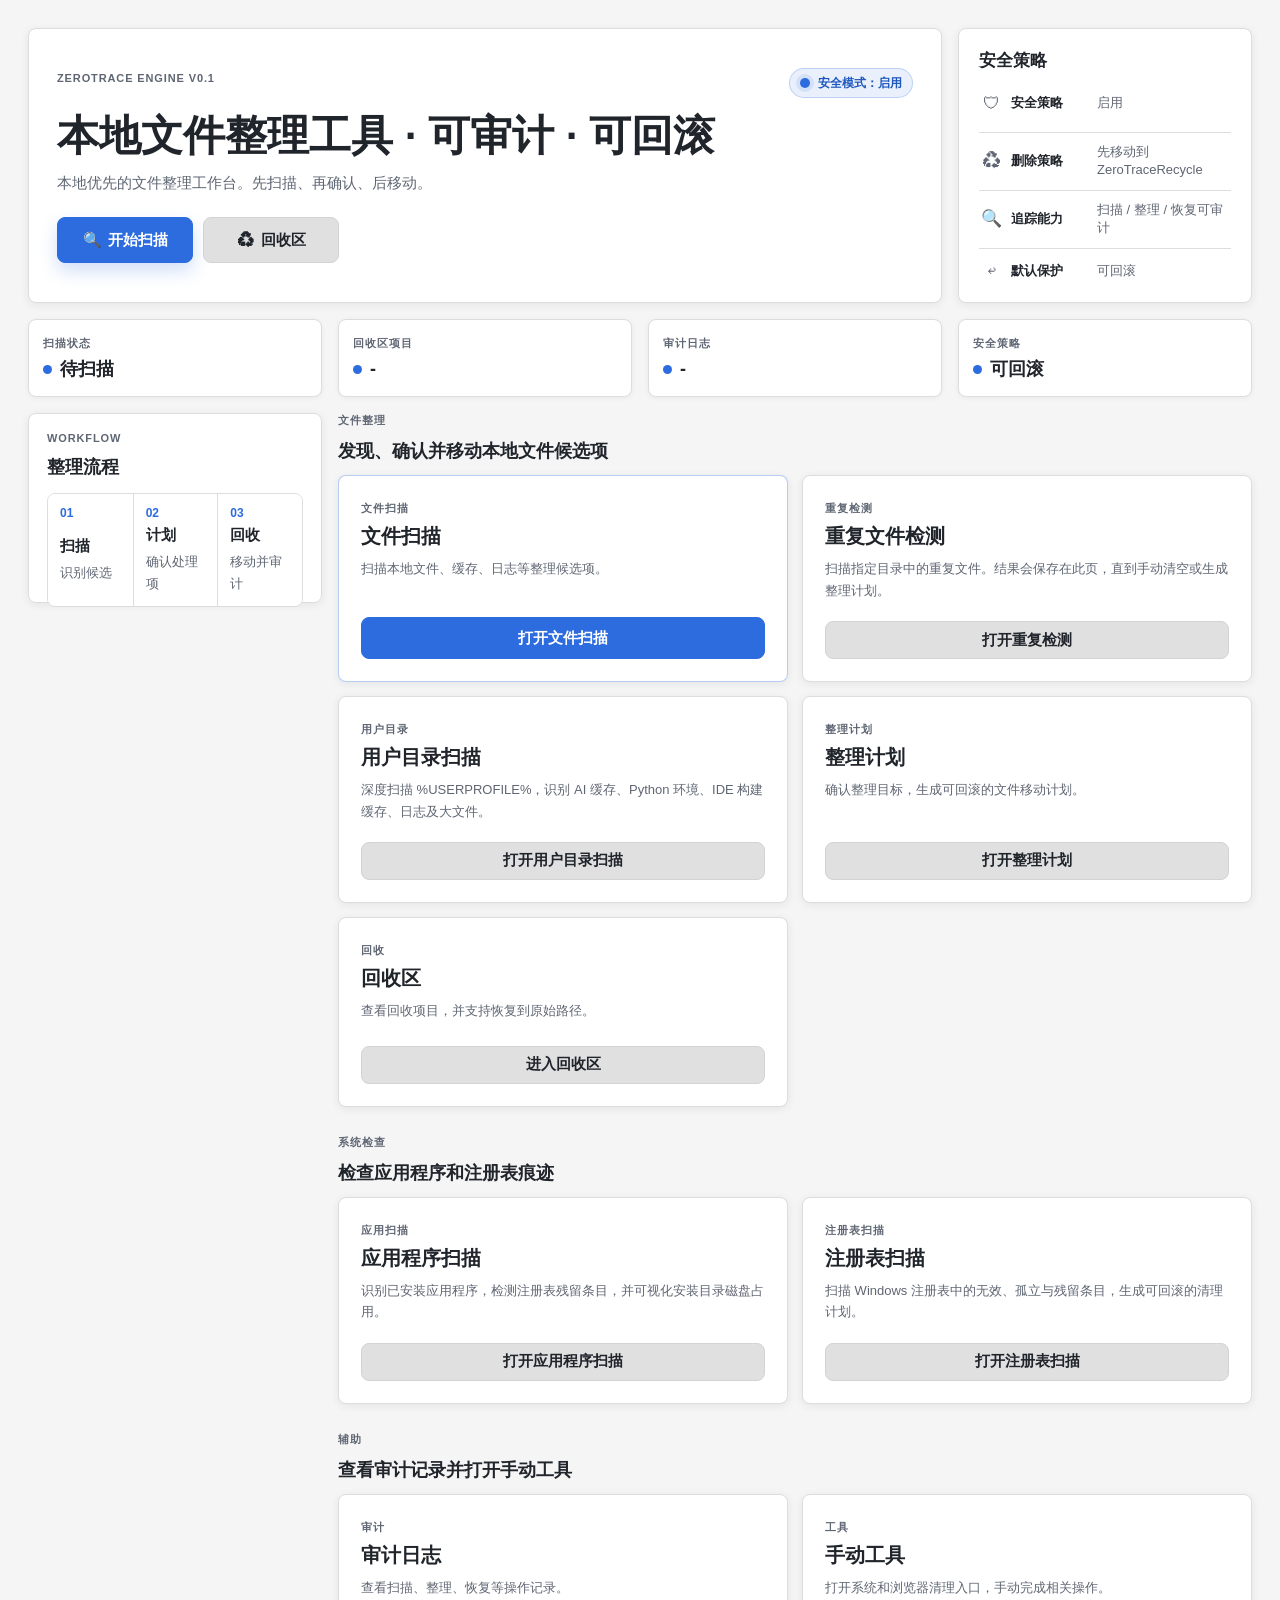
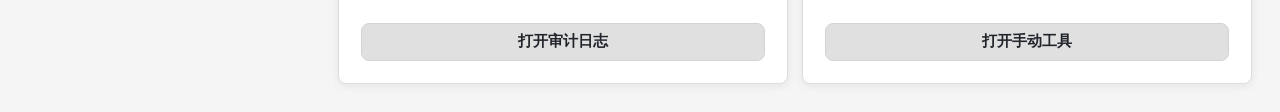
==== commit 23b8d2d7: "Organize dashboard and tools UI" ====
--- a/static/index.html
+++ b/static/index.html
@@ -86,87 +86,111 @@
         </div>
       </div>
 
-      <div class="dashboard-grid" data-i18n-aria-label="main.featureEntries">
-        <article class="dashboard-card dashboard-card-primary">
-          <div>
-            <span class="card-kicker">Scan</span>
-            <h2 data-i18n="main.scanCardTitle">Scan Candidates</h2>
-            <p data-i18n="main.scanCardDesc">Scan temporary files, caches, logs, and other candidates.</p>
-          </div>
-          <button id="openScanButton" class="primary-button" data-i18n="main.openScan">Open Scan</button>
-        </article>
-
-        <article class="dashboard-card">
-          <div>
-            <span class="card-kicker">Plan</span>
-            <h2 data-i18n="main.cleanupCardTitle">Cleanup Plan</h2>
-            <p data-i18n="main.cleanupCardDesc">Confirm cleanup targets and create a reversible plan.</p>
-          </div>
-          <button id="openCleanupButton" class="ghost-button" data-i18n="main.openCleanup">View Cleanup Plan</button>
-        </article>
-
-        <article class="dashboard-card">
-          <div>
-            <span class="card-kicker">Recycle</span>
-            <h2 data-i18n="main.recycleCardTitle">Recycle Bin</h2>
-            <p data-i18n="main.recycleCardDesc">Review recycled items and restore them to their original paths.</p>
-          </div>
-          <button id="openRecycleCardButton" class="ghost-button" data-i18n="main.openRecycle">Open Recycle Bin</button>
-        </article>
-
-        <article class="dashboard-card">
-          <div>
-            <span class="card-kicker">Duplicate</span>
-            <h2 data-i18n="duplicates.title">Duplicate Scan</h2>
-            <p data-i18n="duplicates.description">Scan folders for duplicate files. Results are displayed only until you generate a reversible organizing plan.</p>
-          </div>
-          <button id="openDuplicatesButton" class="ghost-button" data-i18n="main.openDuplicates">Open Duplicate Scan</button>
-        </article>
-
-        <article class="dashboard-card">
-          <div>
-            <span class="card-kicker">Registry</span>
-            <h2 data-i18n="registry.title">Registry Scan</h2>
-            <p data-i18n="registry.description">Scan the Windows registry for invalid, orphaned, and residual entries.</p>
-          </div>
-          <button id="openRegistryButton" class="ghost-button" data-i18n="registry.buttons.startScan">Open Registry Scan</button>
-        </article>
-
-        <article class="dashboard-card">
-          <div>
-            <span class="card-kicker">User Dir</span>
-            <h2 data-i18n="main.userdirCardTitle">User Directory Scan</h2>
-            <p data-i18n="main.userdirCardDesc">Deep-scan %USERPROFILE% to identify AI cache, Python env, IDE build cache, logs, and large files.</p>
-          </div>
-          <button id="openUserdirButton" class="ghost-button" data-i18n="main.openUserdir">Open User Directory Scan</button>
-        </article>
-
-        <article class="dashboard-card">
-          <div>
-            <span class="card-kicker">App Scan</span>
-            <h2 data-i18n="appscan.title">Application Scan</h2>
-            <p data-i18n="appscan.description">Identify installed applications, detect residual registry entries, and visualize disk usage by install directory.</p>
-          </div>
-          <button id="openAppscanButton" class="ghost-button" data-i18n="appscan.buttons.startScan">Open App Scan</button>
-        </article>
-
-        <article class="dashboard-card">
-          <div>
-            <span class="card-kicker">Audit</span>
-            <h2 data-i18n="main.logsCardTitle">Audit Logs</h2>
-            <p data-i18n="main.logsCardDesc">Review scan, organize, restore, and failure records.</p>
-          </div>
-          <button id="openLogsButton" class="ghost-button" data-i18n="main.openLogs">View Logs</button>
-        </article>
-
-        <article class="dashboard-card">
-          <div>
-            <span class="card-kicker" data-i18n="tools.cardKicker">Tools</span>
-            <h2 data-i18n="main.toolsCardTitle">Manual Tools</h2>
-            <p data-i18n="main.toolsCardDesc">Open system and browser cleanup entries for manual operation.</p>
-          </div>
-          <button id="openToolsButton" class="ghost-button" data-i18n="main.openTools">Open Tools</button>
-        </article>
+      <div class="dashboard-groups" data-i18n-aria-label="main.featureEntries">
+        <section class="dashboard-group">
+          <div class="dashboard-group-heading">
+            <p class="eyebrow" data-i18n="main.groups.file">File Organization</p>
+            <h2 data-i18n="main.groups.fileTitle">Find, review, and move local file candidates</h2>
+          </div>
+          <div class="dashboard-grid">
+            <article class="dashboard-card dashboard-card-primary">
+              <div>
+                <span class="card-kicker" data-i18n="main.kickers.fileScan">File Scan</span>
+                <h2 data-i18n="main.scanCardTitle">File Scan</h2>
+                <p data-i18n="main.scanCardDesc">Scan temporary files, caches, logs, and other candidates.</p>
+              </div>
+              <button id="openScanButton" class="primary-button" data-i18n="main.openScan">Open File Scan</button>
+            </article>
+
+            <article class="dashboard-card">
+              <div>
+                <span class="card-kicker" data-i18n="main.kickers.duplicateScan">Duplicate Scan</span>
+                <h2 data-i18n="duplicates.title">Duplicate Scan</h2>
+                <p data-i18n="duplicates.description">Scan folders for duplicate files. Results are displayed only until you generate a reversible organizing plan.</p>
+              </div>
+              <button id="openDuplicatesButton" class="ghost-button" data-i18n="main.openDuplicates">Open Duplicate Scan</button>
+            </article>
+
+            <article class="dashboard-card">
+              <div>
+                <span class="card-kicker" data-i18n="main.kickers.userDirectory">User Directory</span>
+                <h2 data-i18n="main.userdirCardTitle">User Directory Scan</h2>
+                <p data-i18n="main.userdirCardDesc">Deep-scan %USERPROFILE% to identify AI cache, Python env, IDE build cache, logs, and large files.</p>
+              </div>
+              <button id="openUserdirButton" class="ghost-button" data-i18n="main.openUserdir">Open User Directory Scan</button>
+            </article>
+
+            <article class="dashboard-card">
+              <div>
+                <span class="card-kicker" data-i18n="main.kickers.plan">Plan</span>
+                <h2 data-i18n="main.cleanupCardTitle">Organizing Plan</h2>
+                <p data-i18n="main.cleanupCardDesc">Confirm cleanup targets and create a reversible plan.</p>
+              </div>
+              <button id="openCleanupButton" class="ghost-button" data-i18n="main.openCleanup">Open Organizing Plan</button>
+            </article>
+
+            <article class="dashboard-card">
+              <div>
+                <span class="card-kicker" data-i18n="main.kickers.recycle">Recycle</span>
+                <h2 data-i18n="main.recycleCardTitle">Recycle Bin</h2>
+                <p data-i18n="main.recycleCardDesc">Review recycled items and restore them to their original paths.</p>
+              </div>
+              <button id="openRecycleCardButton" class="ghost-button" data-i18n="main.openRecycle">Open Recycle Bin</button>
+            </article>
+          </div>
+        </section>
+
+        <section class="dashboard-group">
+          <div class="dashboard-group-heading">
+            <p class="eyebrow" data-i18n="main.groups.system">System Inspection</p>
+            <h2 data-i18n="main.groups.systemTitle">Review application and registry traces</h2>
+          </div>
+          <div class="dashboard-grid">
+            <article class="dashboard-card">
+              <div>
+                <span class="card-kicker" data-i18n="main.kickers.applicationScan">Application Scan</span>
+                <h2 data-i18n="appscan.title">Application Scan</h2>
+                <p data-i18n="appscan.description">Identify installed applications, detect residual registry entries, and visualize disk usage by install directory.</p>
+              </div>
+              <button id="openAppscanButton" class="ghost-button" data-i18n="main.openAppscan">Open Application Scan</button>
+            </article>
+
+            <article class="dashboard-card">
+              <div>
+                <span class="card-kicker" data-i18n="main.kickers.registryScan">Registry Scan</span>
+                <h2 data-i18n="registry.title">Registry Scan</h2>
+                <p data-i18n="registry.description">Scan the Windows registry for invalid, orphaned, and residual entries.</p>
+              </div>
+              <button id="openRegistryButton" class="ghost-button" data-i18n="main.openRegistry">Open Registry Scan</button>
+            </article>
+          </div>
+        </section>
+
+        <section class="dashboard-group">
+          <div class="dashboard-group-heading">
+            <p class="eyebrow" data-i18n="main.groups.support">Support</p>
+            <h2 data-i18n="main.groups.supportTitle">Audit activity and open manual tools</h2>
+          </div>
+          <div class="dashboard-grid">
+            <article class="dashboard-card">
+              <div>
+                <span class="card-kicker" data-i18n="main.kickers.audit">Audit</span>
+                <h2 data-i18n="main.logsCardTitle">Audit Logs</h2>
+                <p data-i18n="main.logsCardDesc">Review scan, organize, restore, and failure records.</p>
+              </div>
+              <button id="openLogsButton" class="ghost-button" data-i18n="main.openLogs">Open Audit Logs</button>
+            </article>
+
+            <article class="dashboard-card">
+              <div>
+                <span class="card-kicker" data-i18n="main.kickers.tools">Tools</span>
+                <h2 data-i18n="main.toolsCardTitle">Manual Tools</h2>
+                <p data-i18n="main.toolsCardDesc">Open system and browser cleanup entries for manual operation.</p>
+              </div>
+              <button id="openToolsButton" class="ghost-button" data-i18n="main.openTools">Open Manual Tools</button>
+            </article>
+          </div>
+        </section>
       </div>
     </section>
   </main>
--- a/static/css/style.css
+++ b/static/css/style.css
@@ -234,6 +234,7 @@
 .dashboard-page,
 .scan-page,
 .duplicates-page,
+.userdir-page,
 .recycle-page,
 .cleanup-page,
 .tools-page,
@@ -978,8 +979,23 @@
   padding: 18px;
 }
 
+.dashboard-groups {
+  grid-column: span 3;
+  display: grid;
+  gap: 28px;
+}
+
+.dashboard-group {
+  display: grid;
+  gap: 12px;
+}
+
+.dashboard-group-heading h2 {
+  margin: 4px 0 0;
+  font-size: 18px;
+}
+
 .dashboard-grid {
-  grid-column: span 3;
   display: grid;
   grid-template-columns: repeat(2, minmax(260px, 1fr));
   gap: 14px;
@@ -987,19 +1003,10 @@
 
 .tools-grid {
   display: grid;
-  grid-template-columns: minmax(280px, 0.82fr) minmax(360px, 1.18fr);
+  grid-template-columns: repeat(2, minmax(320px, 1fr));
   gap: 16px;
   align-items: start;
   margin-bottom: 16px;
-}
-
-.tools-grid > .panel-card:first-child {
-  grid-row: 1 / span 2;
-}
-
-.tools-grid > .panel-card:nth-child(2),
-.tools-grid > .panel-card:nth-child(3) {
-  grid-column: 2;
 }
 
 .tools-page .panel-card {
@@ -1310,22 +1317,19 @@
   color: var(--muted);
 }
 
-.registry-page {
-  padding: 24px;
-}
-
 .registry-control-bar,
 .registry-filter-bar {
+  align-items: end;
+}
+
+.registry-control-bar {
+  grid-template-columns: repeat(2, minmax(160px, 220px)) minmax(0, 1fr);
+}
+
+.registry-filter-bar {
+  display: grid;
   grid-template-columns: repeat(6, minmax(132px, 1fr)) minmax(180px, 1.4fr);
-  align-items: end;
-}
-
-.registry-control-bar {
-  grid-template-columns: repeat(2, minmax(160px, 220px)) minmax(180px, 1fr);
-}
-
-.registry-filter-bar {
-  grid-template-columns: repeat(6, minmax(132px, 1fr)) minmax(180px, 1.4fr) auto;
+  gap: 16px 28px;
 }
 
 .control-label-group,
@@ -1343,10 +1347,50 @@
   font-weight: 700;
 }
 
+.registry-guide-panel {
+  display: grid;
+  grid-template-columns: repeat(3, minmax(0, 1fr));
+  gap: 0;
+  margin-bottom: 16px;
+  border: 1px solid var(--border-color);
+  border-radius: 8px;
+  background: var(--panel-bg);
+  box-shadow: var(--shadow);
+  overflow: hidden;
+}
+
+.registry-guide-panel article {
+  display: grid;
+  gap: 6px;
+  min-height: 92px;
+  padding: 14px 16px;
+}
+
+.registry-guide-panel article + article {
+  border-left: 1px solid var(--line);
+}
+
+.registry-guide-panel span {
+  color: var(--accent);
+  font-size: 12px;
+  font-weight: 800;
+}
+
+.registry-guide-panel strong {
+  font-size: 15px;
+}
+
+.registry-guide-panel p {
+  margin: 0;
+  color: var(--muted);
+  font-size: 13px;
+  line-height: 1.45;
+}
+
 .registry-phase-bar {
   display: grid;
   gap: 12px;
-  margin-top: 16px;
+  margin-bottom: 16px;
 }
 
 .progress-indeterminate {
@@ -1355,16 +1399,17 @@
 }
 
 .empty-state-section {
-  margin-top: 16px;
+  margin-bottom: 16px;
 }
 
 .empty-state {
   display: grid;
   gap: 6px;
   padding: 28px;
-  border: 1px solid var(--line);
+  border: 1px solid var(--border-color);
   border-radius: 8px;
-  background: #ffffff;
+  background: var(--panel-bg);
+  box-shadow: var(--shadow);
   text-align: center;
 }
 
@@ -1385,25 +1430,114 @@
 
 .registry-results-section,
 .registry-action-bar {
-  margin-top: 16px;
+  margin-bottom: 16px;
+}
+
+.registry-section-heading {
+  margin-bottom: 12px;
+}
+
+.registry-section-heading p:last-child {
+  margin: 6px 0 0;
+  max-width: 760px;
+  line-height: 1.5;
 }
 
 .registry-stats-grid {
   display: grid;
   grid-template-columns: repeat(5, minmax(0, 1fr));
+  gap: 16px;
+  margin-bottom: 16px;
+}
+
+.registry-stats-grid .summary-card {
+  min-height: 92px;
+  padding: 18px 16px;
+}
+
+.registry-stats-grid .summary-card strong {
+  font-size: 20px;
+}
+
+.registry-group-list {
+  display: grid;
   gap: 12px;
+}
+
+.registry-review-panel {
+  display: grid;
+  grid-template-columns: minmax(0, 1fr) minmax(260px, 360px);
+  gap: 12px 28px;
+  align-items: start;
   margin-bottom: 16px;
-}
-
-.registry-group-list {
-  display: grid;
-  gap: 12px;
-}
-
-.registry-group-card {
+  padding: 16px;
+  border: 1px solid var(--border-color);
+  border-radius: 8px;
+  background: var(--panel-bg);
+  box-shadow: var(--shadow);
+}
+
+.registry-review-actions {
+  display: flex;
+  flex-wrap: wrap;
+  gap: 8px;
+  align-items: flex-start;
+  min-width: 0;
+}
+
+.registry-search-compact {
+  grid-column: 2;
+  grid-row: 1;
+  display: grid;
+  grid-template-columns: max-content minmax(0, 1fr);
+  align-items: center;
+  gap: 10px;
+  min-width: 0;
+}
+
+.registry-advanced-filters {
+  display: contents;
+  min-width: 0;
+}
+
+.registry-advanced-filters summary {
+  width: max-content;
+  max-width: 100%;
+  min-height: 32px;
+  display: inline-flex;
+  align-items: center;
+  padding: 5px 10px;
   border: 1px solid var(--line);
   border-radius: 8px;
   background: #ffffff;
+  color: var(--muted);
+  font-size: 13px;
+  font-weight: 800;
+  cursor: pointer;
+}
+
+.registry-advanced-filters summary:hover,
+.registry-advanced-filters summary:focus-visible {
+  outline: none;
+  border-color: var(--accent);
+  color: var(--accent-hover);
+}
+
+.registry-advanced-filters[open] summary {
+  border-color: var(--accent);
+  color: var(--accent-hover);
+}
+
+.registry-advanced-filters .registry-filter-bar {
+  flex-basis: 100%;
+  margin-top: 4px;
+}
+
+.registry-group-card {
+  border: 1px solid var(--border-color);
+  border-radius: 8px;
+  background: var(--panel-bg);
+  box-shadow: 0 1px 5px rgba(31, 41, 55, 0.06);
   overflow: hidden;
 }
 
@@ -1645,7 +1779,7 @@
   display: flex;
   flex-wrap: wrap;
   gap: 8px;
-  margin: 12px 0;
+  margin: 0;
 }
 
 .registry-layer-tab {
@@ -1951,7 +2085,7 @@
 
   .dashboard-hero-main,
   .workflow-panel,
-  .dashboard-grid {
+  .dashboard-groups {
     grid-column: auto;
   }
 
@@ -2005,24 +2139,29 @@
   .summary-grid,
   .duplicate-lifecycle-panel,
   .registry-stats-grid,
+  .registry-guide-panel,
+  .registry-review-panel,
   .registry-control-bar,
   .registry-filter-bar,
   .dashboard-grid,
+  .dashboard-groups,
   .tools-grid,
   .content-grid,
   .workflow-steps {
     grid-template-columns: 1fr !important;
   }
 
-  .tools-grid > .panel-card:first-child,
-  .tools-grid > .panel-card:nth-child(2),
-  .tools-grid > .panel-card:nth-child(3) {
-    grid-column: auto;
-    grid-row: auto;
-  }
-
   .browser-history-row {
     grid-template-columns: 1fr;
+  }
+
+  .registry-guide-panel article + article {
+    border-top: 1px solid var(--line);
+    border-left: 0;
+  }
+
+  .registry-advanced-filters {
+    grid-column: auto;
   }
 }
 
@@ -2073,12 +2212,6 @@
   --cat-large:  #dc2626;
 }
 
-.userdir-page {
-  width: min(1440px, 100%);
-  margin: 0 auto;
-  padding: 28px;
-}
-
 /* ── Header right (pills + buttons) ─────────────────────────── */
 .userdir-header-right {
   display: flex;
@@ -2113,7 +2246,8 @@
   min-height: 360px;
   background: var(--panel-bg);
   border: 1px solid var(--border-color);
-  border-radius: 12px;
+  border-radius: 8px;
+  box-shadow: var(--shadow);
 }
 
 .userdir-idle-content {
@@ -2244,17 +2378,21 @@
   gap: 16px;
 }
 
+.userdir-results-section > .toolbar-panel {
+  margin-bottom: 0;
+}
+
 /* Config strip */
 .userdir-config-strip {
   display: grid;
   grid-template-columns: minmax(220px, 1.25fr) minmax(120px, 0.65fr) minmax(260px, 1.45fr) minmax(170px, 0.9fr) minmax(90px, 0.5fr);
   align-items: center;
-  min-height: 78px;
+  min-height: 72px;
   background: var(--panel-bg);
   border: 1px solid var(--border-color);
   border-radius: 8px;
-  padding: 14px 24px;
-  gap: 18px;
+  padding: 16px;
+  gap: 16px;
   box-shadow: var(--shadow);
 }
 
@@ -2272,9 +2410,10 @@
 }
 
 .userdir-config-label {
-  font-size: 13px;
-  font-weight: 600;
-  letter-spacing: 0;
+  font-size: 11px;
+  font-weight: 800;
+  letter-spacing: 0.04em;
+  text-transform: uppercase;
   color: var(--muted);
   line-height: 1.25;
   white-space: nowrap;
@@ -2284,7 +2423,7 @@
   overflow: hidden;
   color: var(--ink);
   font-size: 13px;
-  font-weight: 700;
+  font-weight: 800;
   line-height: 1.25;
   text-overflow: ellipsis;
   white-space: nowrap;
@@ -2298,37 +2437,46 @@
 .userdir-stat-row {
   display: grid;
   grid-template-columns: repeat(4, 1fr);
-  background: var(--panel-bg);
+  gap: 16px;
+}
+
+.userdir-stat-item {
+  min-height: 92px;
+  display: grid;
+  align-content: center;
+  gap: 8px;
+  padding: 18px 16px;
   border: 1px solid var(--border-color);
   border-radius: 8px;
-  overflow: hidden;
-  box-shadow: var(--shadow);
-}
-
-.userdir-stat-item {
-  min-height: 108px;
-  padding: 20px 24px;
-  border-right: 1px solid var(--border-color);
-  display: flex;
-  flex-direction: column;
-  justify-content: center;
-  gap: 6px;
-}
-
-.userdir-stat-item:last-child { border-right: none; }
+  background: var(--panel-bg);
+  box-shadow: 0 1px 5px rgba(31, 41, 55, 0.06);
+}
 
 .userdir-stat-label {
   font-size: 11px;
-  font-weight: 700;
-  letter-spacing: 0.08em;
+  font-weight: 800;
+  letter-spacing: 0.04em;
   text-transform: uppercase;
   color: var(--muted);
 }
 
 .userdir-stat-value {
-  font-size: 28px;
+  display: inline-flex;
+  align-items: center;
+  justify-content: flex-start;
+  gap: 8px;
+  font-size: 20px;
   font-weight: 800;
-  line-height: 1.1;
+  line-height: 1.2;
+}
+
+.userdir-stat-value::before {
+  content: "";
+  width: 9px;
+  height: 9px;
+  flex: 0 0 auto;
+  border-radius: 50%;
+  background: var(--accent);
 }
 
 .userdir-stat-value-accent { color: var(--accent); }
@@ -2347,8 +2495,8 @@
   display: flex;
   flex-direction: column;
   align-items: stretch;
-  gap: 14px;
-  padding: 20px 24px;
+  gap: 12px;
+  padding: 16px;
 }
 
 .userdir-cat-head,
@@ -2383,7 +2531,7 @@
 .userdir-section-title {
   color: #050816;
   font-size: 20px;
-  font-weight: 800;
+  font-weight: 700;
   line-height: 1.2;
   margin: 4px 0 0;
 }
@@ -2392,7 +2540,7 @@
   width: 100%;
   min-width: 0;
   display: flex;
-  height: 14px;
+  height: 10px;
   border-radius: 4px;
   overflow: hidden;
   gap: 0;
@@ -2474,8 +2622,8 @@
   display: flex;
   flex-direction: column;
   align-items: stretch;
-  gap: 14px;
-  padding: 20px 24px;
+  gap: 12px;
+  padding: 16px;
 }
 
 .userdir-treemap-title-block {
@@ -2571,17 +2719,22 @@
   grid-template-columns: minmax(132px, 160px) minmax(112px, 132px) minmax(132px, 160px) minmax(260px, 1fr);
   align-items: end;
   gap: 16px;
-  padding: 14px 18px 16px;
+  padding: 16px;
   border-bottom: 1px solid var(--border-color);
   background: #fbfcfe;
 }
 
 .userdir-filter-bar .filter-label-group {
-  color: var(--muted);
-  font-size: 13px;
-  font-weight: 700;
+  display: grid;
+  grid-template-columns: max-content minmax(0, 1fr);
+  align-items: center;
+  gap: 14px;
+  color: var(--muted);
+  font-size: 13px;
+  font-weight: 800;
   line-height: 1.2;
   min-width: 0;
+  white-space: nowrap;
 }
 
 .userdir-filter-bar .select-input,
@@ -2608,17 +2761,17 @@
 .userdir-list-toprow {
   display: flex;
   justify-content: space-between;
-  align-items: flex-start;
-  gap: 14px;
-  padding: 16px 18px 12px;
+  align-items: center;
+  gap: 16px;
+  padding: 16px;
   border-bottom: 1px solid var(--border-color);
 }
 
 .userdir-list-title {
   margin: 0 0 4px;
   color: var(--ink);
-  font-size: 16px;
-  font-weight: 800;
+  font-size: 20px;
+  font-weight: 700;
   line-height: 1.25;
 }
 
@@ -2701,9 +2854,9 @@
 .userdir-item-mtime { font-size: 12px; white-space: nowrap; }
 
 .userdir-list-panel .ghost-button-sm {
-  min-height: 34px;
+  min-height: var(--control-height);
   padding: 6px 12px;
-  font-size: 14px;
+  font-size: 13px;
   font-weight: 700;
   line-height: 1.2;
 }
@@ -2931,6 +3084,10 @@
   grid-template-columns: 1fr 1fr;
   gap: 16px;
   margin-bottom: 16px;
+}
+
+.appscan-row2 > .toolbar-panel {
+  margin-bottom: 0;
 }
 
 .appscan-source-panel,
@@ -3181,32 +3338,34 @@
 
 /* Filter bar */
 .appscan-filter-bar {
-  display: flex;
+  display: grid;
+  grid-template-columns: minmax(132px, 160px) minmax(112px, 132px) minmax(132px, 160px) minmax(260px, 1fr) auto;
+  align-items: end;
+  gap: 16px;
+  padding: 16px;
+  border-bottom: 1px solid var(--border-color);
+  background: #fbfcfe;
+}
+
+.appscan-filter-bar .filter-label-group {
+  display: grid;
+  grid-template-columns: max-content minmax(0, 1fr);
+  align-items: center;
   gap: 14px;
-  align-items: flex-end;
-  padding: 16px;
-  margin-bottom: 16px;
-  flex-wrap: wrap;
-}
-
-.appscan-filter-bar .filter-label-group {
-  display: grid;
-  grid-template-columns: 1fr;
-  gap: 6px;
-  font-size: 13px;
-  color: var(--muted);
-  font-weight: 700;
+  font-size: 13px;
+  color: var(--muted);
+  font-weight: 800;
   line-height: 1.2;
   white-space: nowrap;
 }
 
 .appscan-filter-bar .filter-label-group.filter-search-group {
-  flex: 1;
-  min-width: 200px;
+  min-width: 0;
 }
 
 .appscan-filter-bar select,
 .appscan-filter-bar input {
+  width: 100%;
   min-height: var(--control-height);
   font-size: 13px;
 }
@@ -3223,7 +3382,6 @@
   font-size: 12px;
   color: var(--muted);
   white-space: nowrap;
-  margin-right: 4px;
 }
 
 /* ── List panel ─────────────────────────────────────────────── */
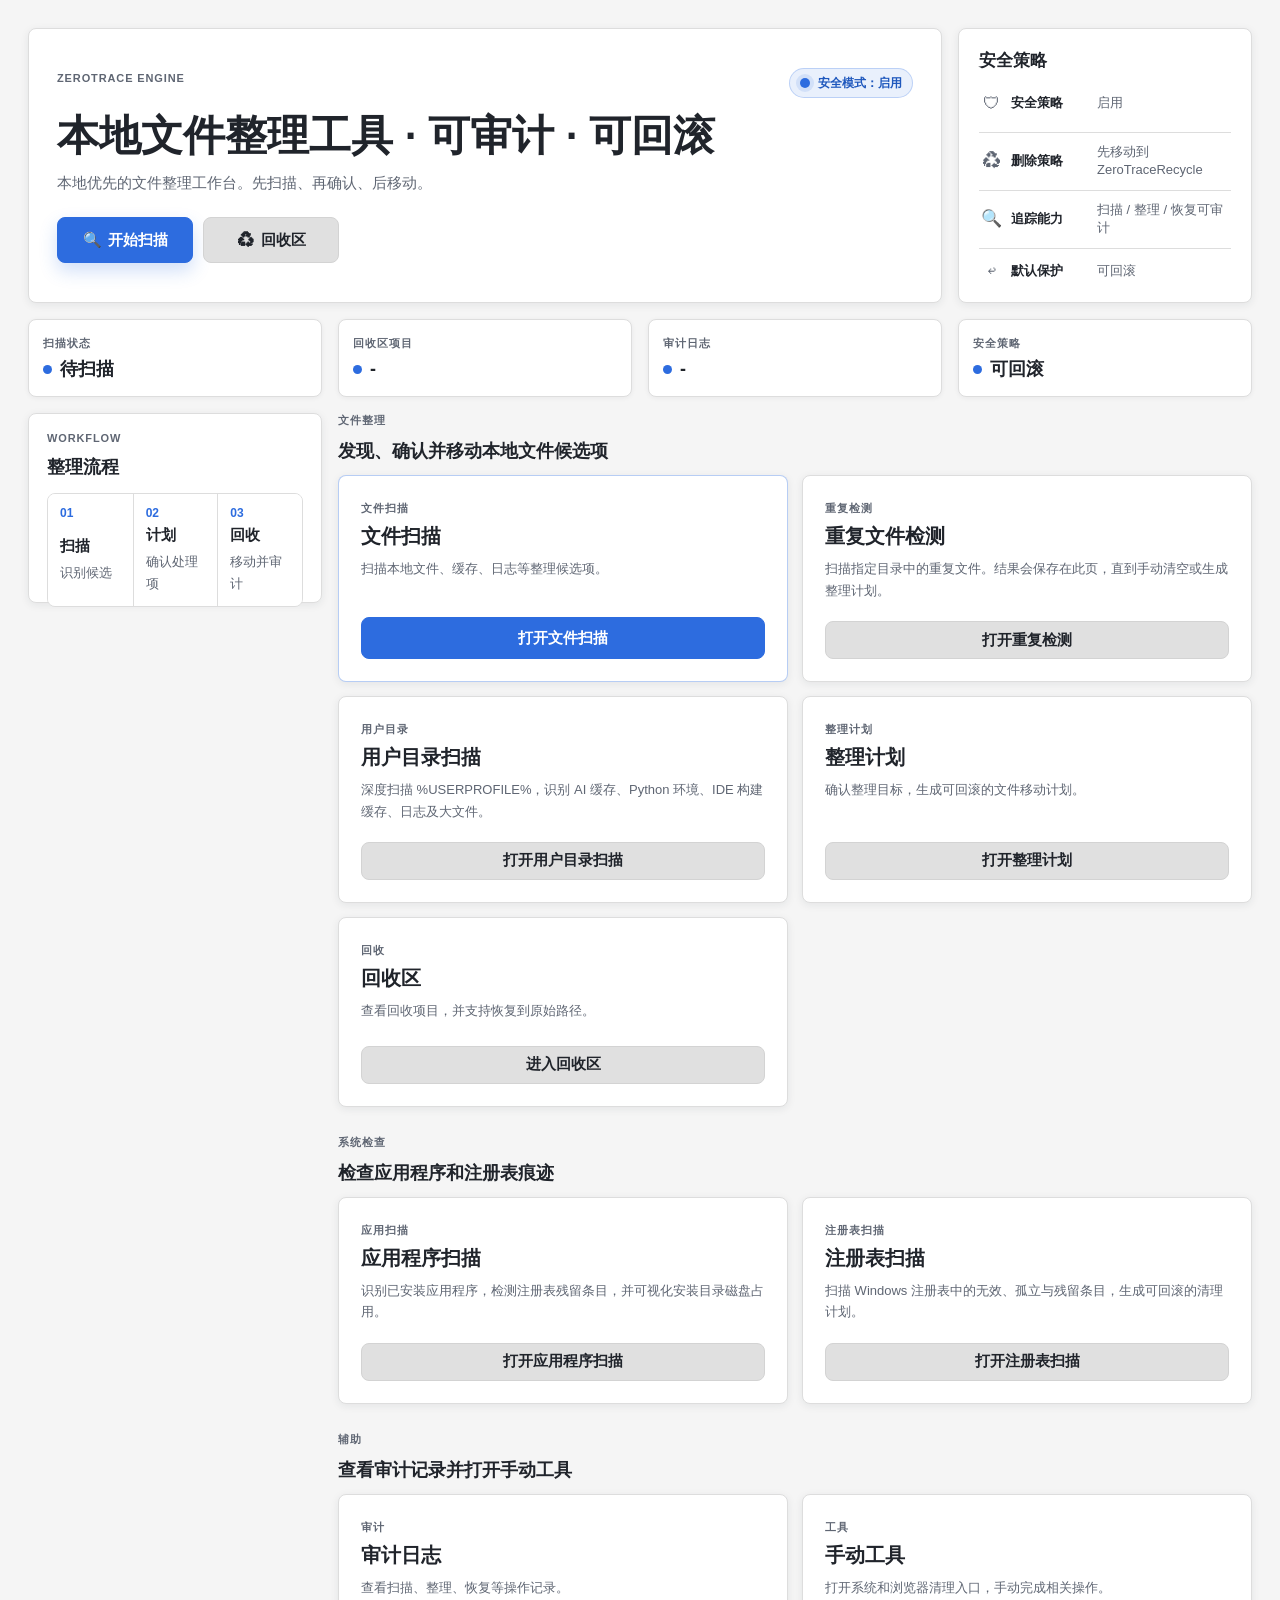
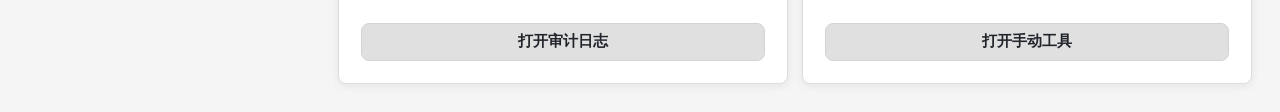
==== commit 97133afa: "Align page titles" ====
--- a/static/index.html
+++ b/static/index.html
@@ -12,7 +12,7 @@
     <section class="dashboard-hero">
       <div class="dashboard-hero-main">
         <div class="hero-title-row">
-          <p class="eyebrow">ZeroTrace Engine v0.1</p>
+          <p class="eyebrow">ZeroTrace Engine</p>
           <span class="safety-pill"><span class="status-dot"></span><span data-i18n="main.safetyMode">Safety Mode: Enabled</span></span>
         </div>
         <h1 data-i18n="main.intro">Local File Organizer · Auditable · Reversible</h1>
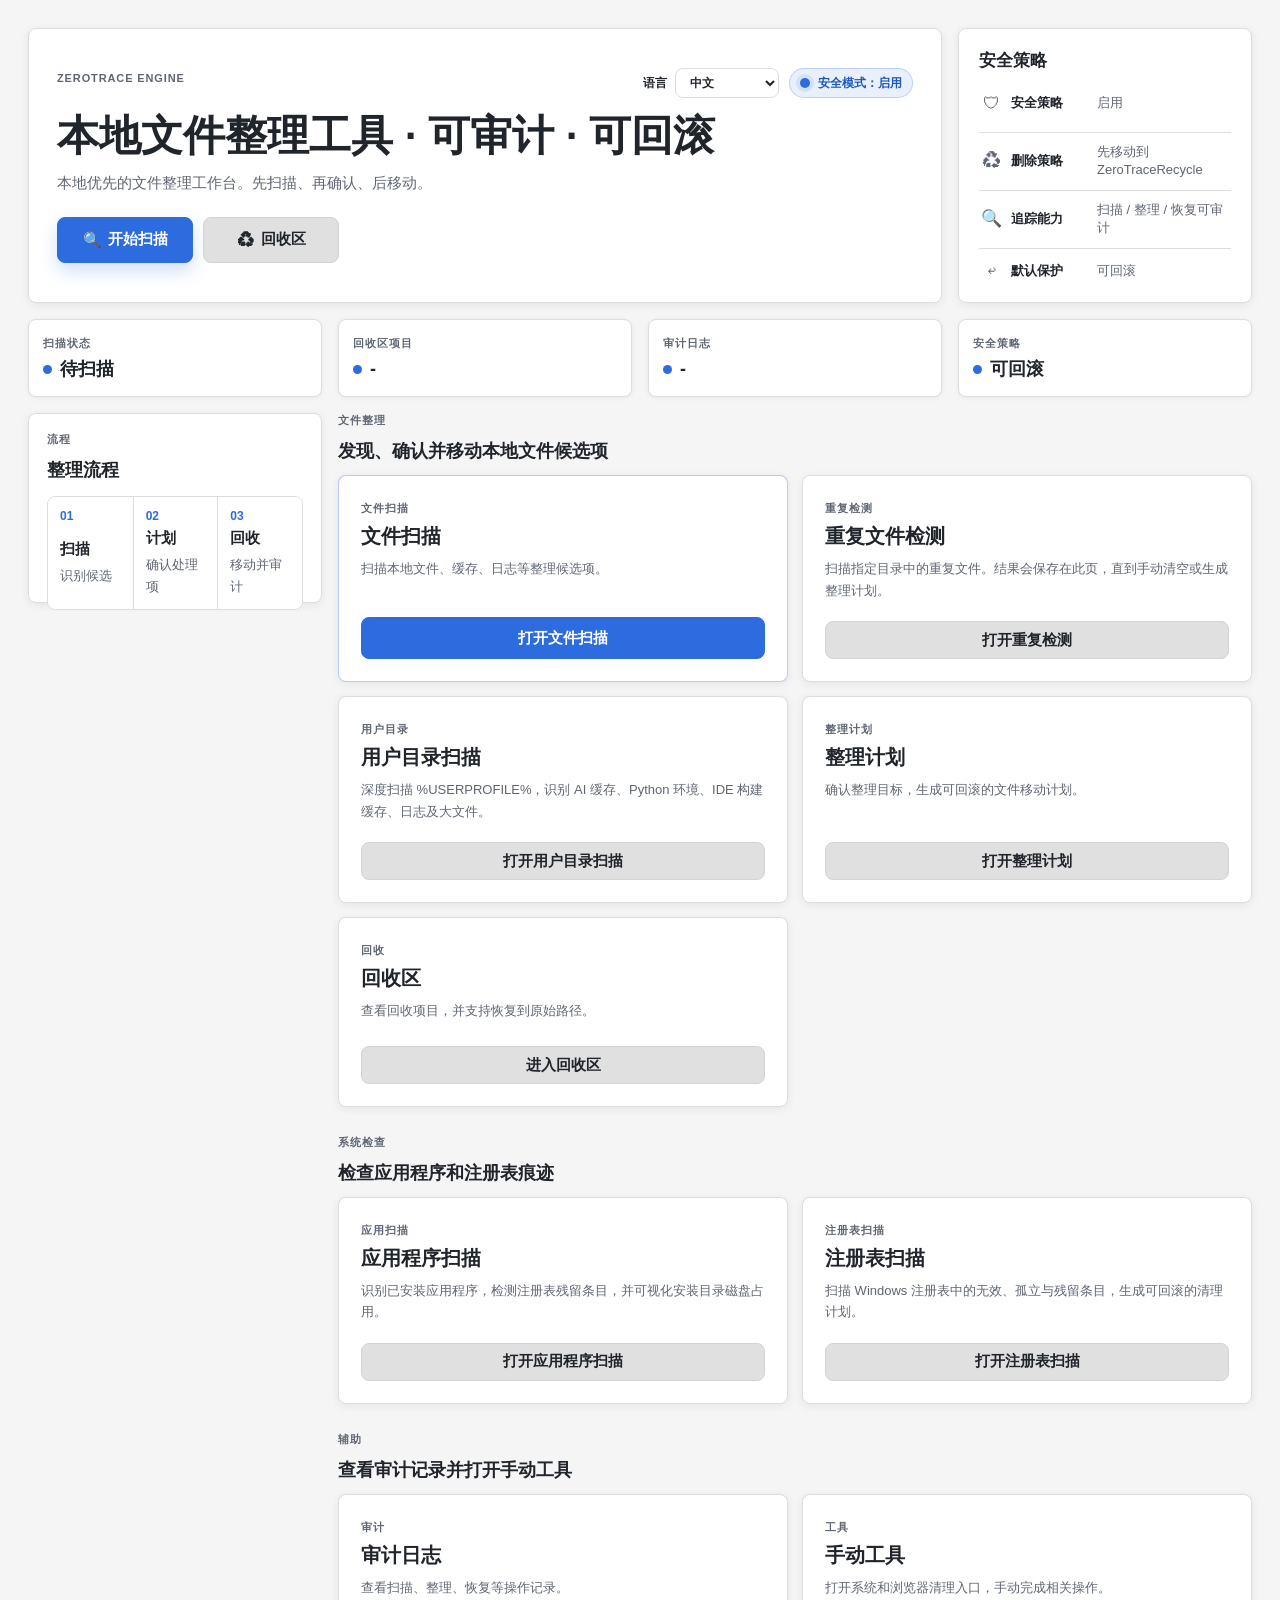
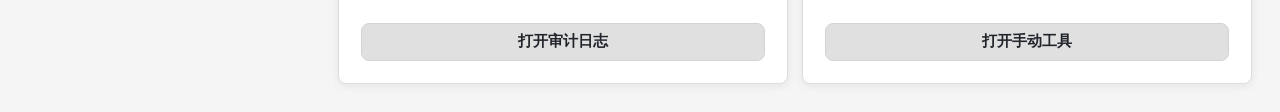
==== commit b0b4a369: "Polish dashboard language and button layout" ====
--- a/static/index.html
+++ b/static/index.html
@@ -12,8 +12,17 @@
     <section class="dashboard-hero">
       <div class="dashboard-hero-main">
         <div class="hero-title-row">
-          <p class="eyebrow">ZeroTrace Engine</p>
-          <span class="safety-pill"><span class="status-dot"></span><span data-i18n="main.safetyMode">Safety Mode: Enabled</span></span>
+          <p class="eyebrow" data-i18n="main.brandEyebrow">ZeroTrace Engine</p>
+          <div class="hero-meta-actions">
+            <label class="language-switch" for="languageSelect">
+              <span data-i18n="main.languageLabel">Language</span>
+              <select id="languageSelect" aria-label="Language" data-i18n-aria-label="main.languageLabel">
+                <option value="zh" data-i18n="main.languages.zh">中文</option>
+                <option value="en" data-i18n="main.languages.en">English</option>
+              </select>
+            </label>
+            <span class="safety-pill"><span class="status-dot"></span><span data-i18n="main.safetyMode">Safety Mode: Enabled</span></span>
+          </div>
         </div>
         <h1 data-i18n="main.intro">Local File Organizer · Auditable · Reversible</h1>
         <p class="page-desc" data-i18n="main.description">A local-first file organization workspace. Scan first, confirm next, move last.</p>
@@ -57,7 +66,7 @@
     <section class="workspace-layout">
       <div class="workflow-panel">
         <div class="section-heading">
-          <p class="eyebrow">Workflow</p>
+          <p class="eyebrow" data-i18n="main.workflowEyebrow">Workflow</p>
           <h2 data-i18n="main.workflow">Organizing Workflow</h2>
         </div>
 
--- a/static/css/style.css
+++ b/static/css/style.css
@@ -58,6 +58,9 @@
   cursor: pointer;
   font-size: var(--button-font-size);
   font-weight: 700;
+  line-height: 1.25;
+  white-space: normal;
+  overflow-wrap: normal;
   transition:
     background-color 120ms ease,
     border-color 120ms ease,
@@ -301,14 +304,14 @@
 .header-actions,
 .toolbar-right {
   display: grid;
-  grid-template-columns: repeat(3, 144px);
+  grid-template-columns: repeat(3, minmax(168px, max-content));
   justify-content: end;
   align-items: center;
   gap: 10px;
 }
 
 .tools-page .header-actions {
-  grid-template-columns: 144px;
+  grid-template-columns: minmax(168px, max-content);
   margin-left: auto;
 }
 
@@ -318,11 +321,11 @@
 }
 
 .cleanup-page .header-actions {
-  grid-template-columns: 132px 144px 132px 156px;
+  grid-template-columns: minmax(168px, max-content) minmax(168px, max-content) minmax(168px, max-content) minmax(190px, max-content);
 }
 
 .recycle-page .toolbar-right {
-  grid-template-columns: 88px 88px 120px 144px;
+  grid-template-columns: 112px 112px 168px 172px;
 }
 
 .header-actions button,
@@ -333,7 +336,7 @@
   gap: 7px;
   width: 100%;
   min-width: 0;
-  line-height: 1;
+  line-height: 1.25;
   white-space: nowrap;
 }
 
@@ -621,7 +624,7 @@
 }
 
 .duplicate-root-table .col-action {
-  width: 84px;
+  width: 108px;
   text-align: left;
 }
 
@@ -636,11 +639,11 @@
 
 .duplicate-root-table .col-action button,
 .duplicate-input-panel #addDuplicateRootButton {
-  width: 68px;
-  min-width: 68px;
+  width: 88px;
+  min-width: 88px;
   min-height: var(--control-height);
   padding: 6px 10px;
-  line-height: 1;
+  line-height: 1.25;
 }
 
 .duplicate-file-table .col-check {
@@ -664,7 +667,7 @@
 }
 
 .duplicate-file-table .col-risk {
-  width: 76px;
+  width: 116px;
 }
 
 .duplicate-file-table .col-size,
@@ -775,7 +778,7 @@
   align-items: center;
   justify-content: center;
   gap: 6px;
-  min-width: 48px;
+  min-width: 76px;
   padding: 3px 8px;
   border: 1px solid var(--border-color);
   border-radius: 999px;
@@ -854,6 +857,33 @@
   justify-content: space-between;
   gap: 16px;
   margin-bottom: 14px;
+}
+
+.hero-meta-actions {
+  display: inline-flex;
+  align-items: center;
+  gap: 10px;
+  flex-wrap: wrap;
+  justify-content: flex-end;
+}
+
+.language-switch {
+  display: inline-flex;
+  align-items: center;
+  gap: 8px;
+  min-height: 30px;
+  color: var(--text-muted);
+  font-size: 12px;
+  font-weight: 700;
+  white-space: nowrap;
+}
+
+.language-switch select {
+  width: auto;
+  min-width: 92px;
+  min-height: 30px;
+  padding: 4px 28px 4px 10px;
+  font-size: 12px;
 }
 
 .safety-pill {
@@ -906,7 +936,8 @@
   width: auto;
   min-width: 136px;
   padding-inline: 22px;
-  line-height: 1;
+  line-height: 1.25;
+  white-space: normal;
 }
 
 .hero-actions .primary-button {
@@ -1074,7 +1105,7 @@
 .duplicate-strategy-row button {
   width: 100%;
   min-width: 0;
-  white-space: nowrap;
+  white-space: normal;
 }
 
 .duplicate-strategy-row {
@@ -2193,6 +2224,16 @@
     display: grid;
   }
 
+  .hero-title-row,
+  .hero-meta-actions {
+    align-items: flex-start;
+    justify-content: flex-start;
+  }
+
+  .hero-title-row {
+    display: grid;
+  }
+
   .hero-actions button {
     width: 100%;
   }
@@ -2934,7 +2975,7 @@
 }
 
 .appscan-header-actions {
-  grid-template-columns: 144px 144px 160px !important;
+  grid-template-columns: minmax(168px, max-content) minmax(168px, max-content) minmax(168px, max-content) !important;
   align-items: center;
 }
 
@@ -3793,7 +3834,7 @@
 .appscan-residual-action {
   min-height: 38px;
   font-size: 13px;
-  white-space: nowrap;
+  white-space: normal;
 }
 
 .appscan-action-arrow {
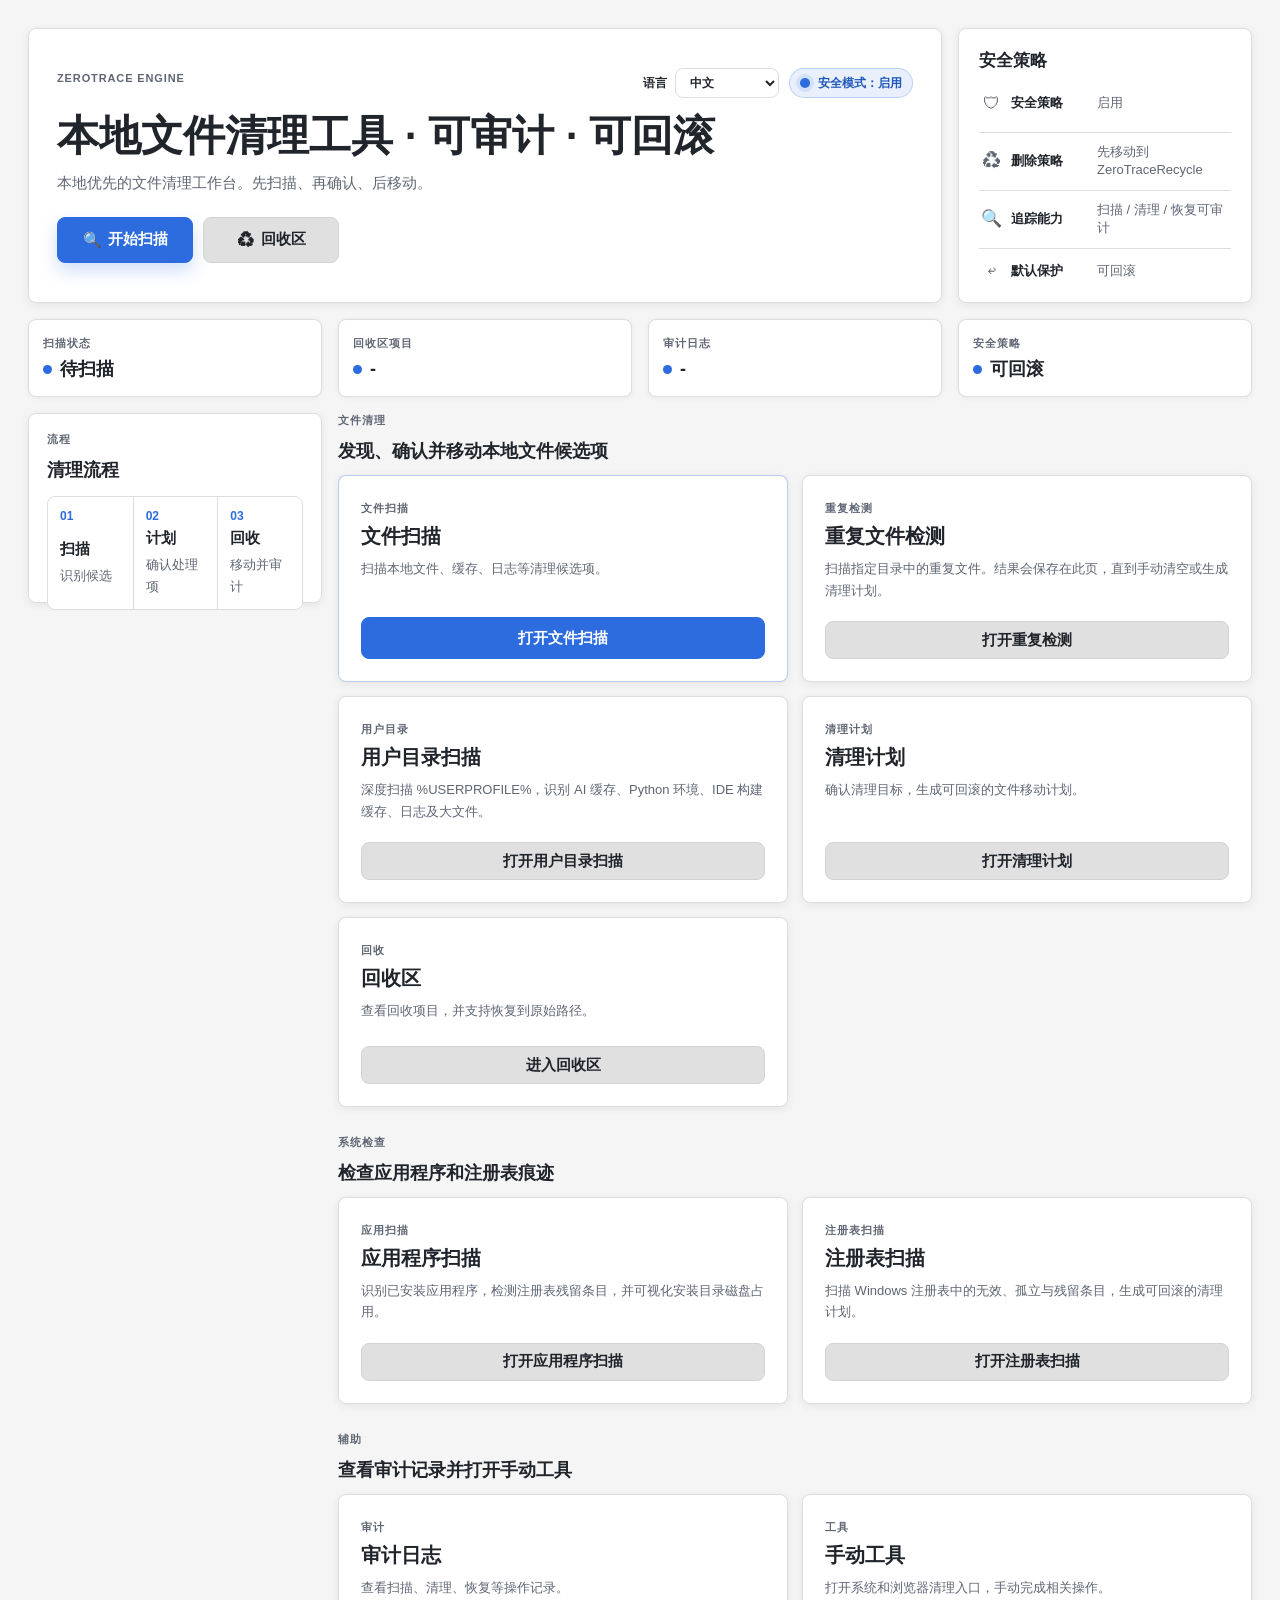
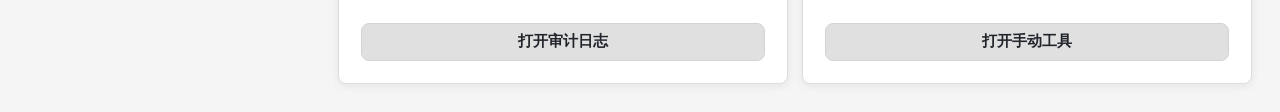
==== commit a413a92d: "Tighten wording across UI and docs" ====
--- a/static/index.html
+++ b/static/index.html
@@ -19,13 +19,14 @@
               <select id="languageSelect" aria-label="Language" data-i18n-aria-label="main.languageLabel">
                 <option value="zh" data-i18n="main.languages.zh">中文</option>
                 <option value="en" data-i18n="main.languages.en">English</option>
+                <option value="ja" data-i18n="main.languages.ja">日本語</option>
               </select>
             </label>
             <span class="safety-pill"><span class="status-dot"></span><span data-i18n="main.safetyMode">Safety Mode: Enabled</span></span>
           </div>
         </div>
         <h1 data-i18n="main.intro">Local File Organizer · Auditable · Reversible</h1>
-        <p class="page-desc" data-i18n="main.description">A local-first file organization workspace. Scan first, confirm next, move last.</p>
+        <p class="page-desc" data-i18n="main.description">A local-first cleanup workspace. Scan first, review the results, then move only what you approve.</p>
 
         <div class="hero-actions">
           <button id="startScanButton" class="primary-button"><span class="button-icon">🔍</span><span data-i18n="common.buttons.startScan">Start Scan</span></button>
@@ -67,7 +68,7 @@
       <div class="workflow-panel">
         <div class="section-heading">
           <p class="eyebrow" data-i18n="main.workflowEyebrow">Workflow</p>
-          <h2 data-i18n="main.workflow">Organizing Workflow</h2>
+          <h2 data-i18n="main.workflow">Review Workflow</h2>
         </div>
 
         <div class="workflow-steps">
@@ -98,7 +99,7 @@
       <div class="dashboard-groups" data-i18n-aria-label="main.featureEntries">
         <section class="dashboard-group">
           <div class="dashboard-group-heading">
-            <p class="eyebrow" data-i18n="main.groups.file">File Organization</p>
+            <p class="eyebrow" data-i18n="main.groups.file">File Cleanup</p>
             <h2 data-i18n="main.groups.fileTitle">Find, review, and move local file candidates</h2>
           </div>
           <div class="dashboard-grid">
@@ -115,27 +116,27 @@
               <div>
                 <span class="card-kicker" data-i18n="main.kickers.duplicateScan">Duplicate Scan</span>
                 <h2 data-i18n="duplicates.title">Duplicate Scan</h2>
-                <p data-i18n="duplicates.description">Scan folders for duplicate files. Results are displayed only until you generate a reversible organizing plan.</p>
+                <p data-i18n="duplicates.description">Scan folders for duplicate files. Results are saved here until you clear them or create a cleanup plan.</p>
               </div>
               <button id="openDuplicatesButton" class="ghost-button" data-i18n="main.openDuplicates">Open Duplicate Scan</button>
             </article>
 
             <article class="dashboard-card">
               <div>
-                <span class="card-kicker" data-i18n="main.kickers.userDirectory">User Directory</span>
-                <h2 data-i18n="main.userdirCardTitle">User Directory Scan</h2>
+                <span class="card-kicker" data-i18n="main.kickers.userDirectory">User Folder</span>
+                <h2 data-i18n="main.userdirCardTitle">User Folder Scan</h2>
                 <p data-i18n="main.userdirCardDesc">Deep-scan %USERPROFILE% to identify AI cache, Python env, IDE build cache, logs, and large files.</p>
               </div>
-              <button id="openUserdirButton" class="ghost-button" data-i18n="main.openUserdir">Open User Directory Scan</button>
+              <button id="openUserdirButton" class="ghost-button" data-i18n="main.openUserdir">Open User Folder Scan</button>
             </article>
 
             <article class="dashboard-card">
               <div>
                 <span class="card-kicker" data-i18n="main.kickers.plan">Plan</span>
-                <h2 data-i18n="main.cleanupCardTitle">Organizing Plan</h2>
+                <h2 data-i18n="main.cleanupCardTitle">Cleanup Plan</h2>
                 <p data-i18n="main.cleanupCardDesc">Confirm cleanup targets and create a reversible plan.</p>
               </div>
-              <button id="openCleanupButton" class="ghost-button" data-i18n="main.openCleanup">Open Organizing Plan</button>
+              <button id="openCleanupButton" class="ghost-button" data-i18n="main.openCleanup">Open Cleanup Plan</button>
             </article>
 
             <article class="dashboard-card">
@@ -159,7 +160,7 @@
               <div>
                 <span class="card-kicker" data-i18n="main.kickers.applicationScan">Application Scan</span>
                 <h2 data-i18n="appscan.title">Application Scan</h2>
-                <p data-i18n="appscan.description">Identify installed applications, detect residual registry entries, and visualize disk usage by install directory.</p>
+                <p data-i18n="appscan.description">Find installed apps, detect leftover registry entries, and review disk usage by install folder.</p>
               </div>
               <button id="openAppscanButton" class="ghost-button" data-i18n="main.openAppscan">Open Application Scan</button>
             </article>
@@ -168,7 +169,7 @@
               <div>
                 <span class="card-kicker" data-i18n="main.kickers.registryScan">Registry Scan</span>
                 <h2 data-i18n="registry.title">Registry Scan</h2>
-                <p data-i18n="registry.description">Scan the Windows registry for invalid, orphaned, and residual entries.</p>
+                <p data-i18n="registry.description">Scan the Windows registry for invalid, orphaned, and leftover entries.</p>
               </div>
               <button id="openRegistryButton" class="ghost-button" data-i18n="main.openRegistry">Open Registry Scan</button>
             </article>
@@ -185,7 +186,7 @@
               <div>
                 <span class="card-kicker" data-i18n="main.kickers.audit">Audit</span>
                 <h2 data-i18n="main.logsCardTitle">Audit Logs</h2>
-                <p data-i18n="main.logsCardDesc">Review scan, organize, restore, and failure records.</p>
+                <p data-i18n="main.logsCardDesc">Review scan, cleanup plan, restore, and failure records.</p>
               </div>
               <button id="openLogsButton" class="ghost-button" data-i18n="main.openLogs">Open Audit Logs</button>
             </article>
--- a/static/css/style.css
+++ b/static/css/style.css
@@ -21,6 +21,10 @@
   --font-mono: "Consolas", "JetBrains Mono", ui-monospace, SFMono-Regular, Menlo, monospace;
 }
 
+:root:lang(ja) {
+  --font-sans: "Yu Gothic UI", "Yu Gothic", "Meiryo", "Segoe UI", sans-serif;
+}
+
 * {
   box-sizing: border-box;
 }
